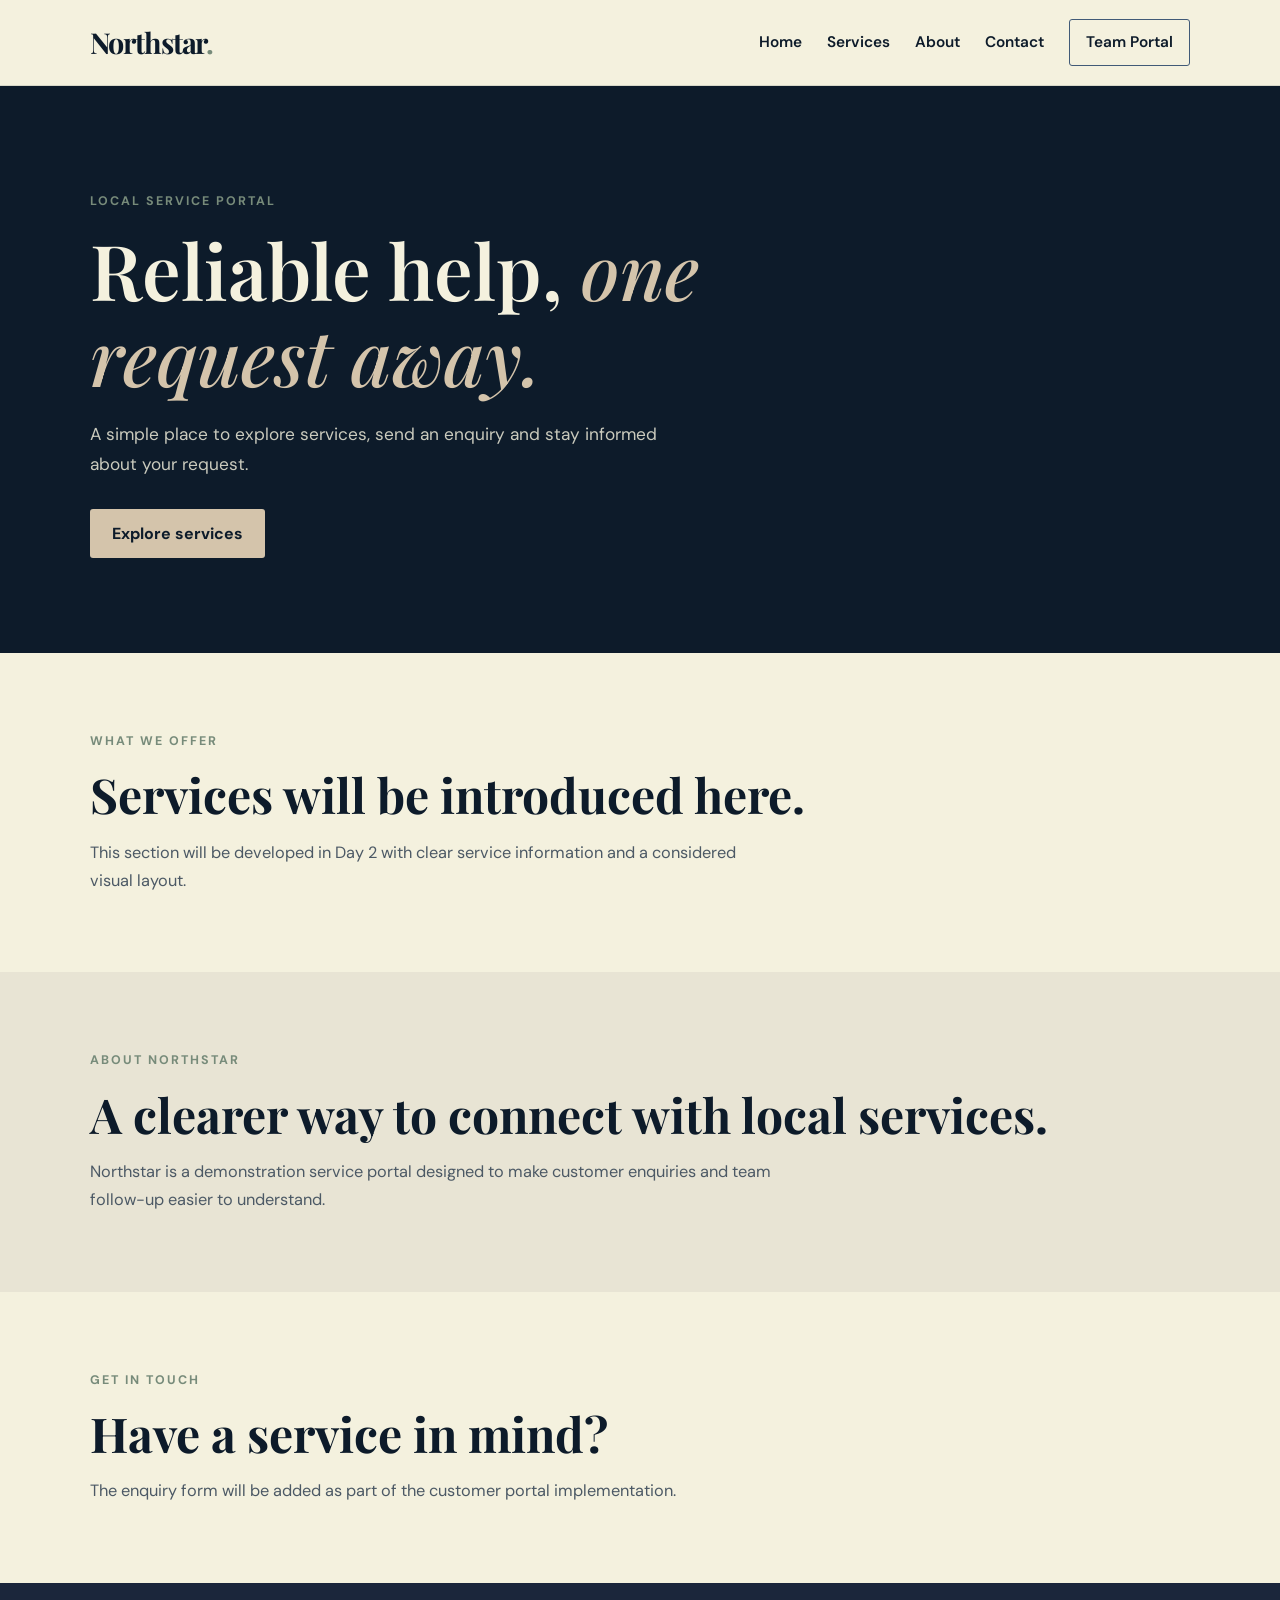
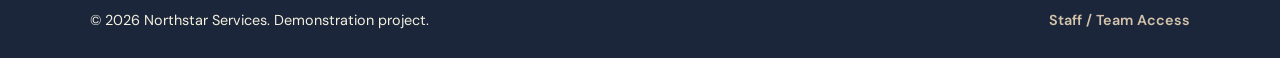
==== index.html @ 4a646332 "Initial project foundation and documentation Set up the initial customer and team portal pages, shar" ====
<!DOCTYPE html>
<html lang="en">
<head>
  <meta charset="UTF-8">
  <meta name="viewport" content="width=device-width, initial-scale=1.0">
  <meta name="description" content="Northstar Services — a simple portal for discovering services and contacting our team.">
  <title>Northstar Services | Local Service Portal</title>
  <link rel="preconnect" href="https://fonts.googleapis.com">
  <link rel="preconnect" href="https://fonts.gstatic.com" crossorigin>
  <link href="https://fonts.googleapis.com/css2?family=DM+Sans:wght@400;500;600;700&family=Playfair+Display:wght@500;600;700&display=swap" rel="stylesheet">
  <link rel="stylesheet" href="styles.css">
  <script src="app.js" defer></script>
</head>
<body>
  <header class="site-header">
    <a class="brand" href="index.html" aria-label="Northstar Services home">Northstar<span>.</span></a>
    <nav class="main-nav" aria-label="Main navigation">
      <a href="#home">Home</a>
      <a href="#services">Services</a>
      <a href="#about">About</a>
      <a href="#contact">Contact</a>
      <a class="team-link" href="admin.html">Team Portal</a>
    </nav>
  </header>

  <main>
    <section class="hero" id="home">
      <p class="eyebrow">LOCAL SERVICE PORTAL</p>
      <h1>Reliable help, <em>one request away.</em></h1>
      <p class="hero-copy">A simple place to explore services, send an enquiry and stay informed about your request.</p>
      <a class="button button-primary" href="#services">Explore services</a>
    </section>

    <section class="section" id="services">
      <p class="eyebrow">WHAT WE OFFER</p>
      <h2>Services will be introduced here.</h2>
      <p class="section-copy">This section will be developed in Day 2 with clear service information and a considered visual layout.</p>
    </section>

    <section class="section section-soft" id="about">
      <p class="eyebrow">ABOUT NORTHSTAR</p>
      <h2>A clearer way to connect with local services.</h2>
      <p class="section-copy">Northstar is a demonstration service portal designed to make customer enquiries and team follow-up easier to understand.</p>
    </section>

    <section class="section" id="contact">
      <p class="eyebrow">GET IN TOUCH</p>
      <h2>Have a service in mind?</h2>
      <p class="section-copy">The enquiry form will be added as part of the customer portal implementation.</p>
    </section>
  </main>

  <footer class="site-footer">
    <p>© <span id="current-year">2026</span> Northstar Services. Demonstration project.</p>
    <a href="admin.html">Staff / Team Access</a>
  </footer>
</body>
</html>
---- styles.css ----
:root {
  --deep-navy: #0D1B2A;
  --midnight-blue: #1B263B;
  --slate-blue: #415A77;
  --sage-green: #778B7A;
  --warm-beige: #D4C4AB;
  --ivory: #F4F1DE;
  --white: #FFFFFF;
  --body-font: 'DM Sans', sans-serif;
  --display-font: 'Playfair Display', serif;
}

* { box-sizing: border-box; }
html { scroll-behavior: smooth; }
body {
  margin: 0;
  background: var(--ivory);
  color: var(--deep-navy);
  font-family: var(--body-font);
  font-size: 16px;
  line-height: 1.7;
}
a { color: inherit; text-decoration: none; }
.site-header {
  min-height: 82px;
  padding: 18px 7%;
  display: flex;
  align-items: center;
  justify-content: space-between;
  gap: 28px;
  background: var(--ivory);
  border-bottom: 1px solid rgba(13, 27, 42, .12);
}
.brand {
  font-family: var(--display-font);
  font-size: 1.8rem;
  font-weight: 700;
  letter-spacing: -.04em;
}
.brand span { color: var(--sage-green); }
.main-nav { display: flex; align-items: center; flex-wrap: wrap; gap: 25px; }
.main-nav a { font-size: .96rem; font-weight: 600; }
.main-nav a:hover { color: var(--slate-blue); }
.team-link { padding: 9px 16px; border: 1px solid var(--slate-blue); border-radius: 3px; }
.hero {
  min-height: 490px;
  padding: 105px 7% 95px;
  display: flex;
  flex-direction: column;
  align-items: flex-start;
  justify-content: center;
  background: var(--deep-navy);
  color: var(--ivory);
}
.eyebrow { margin: 0 0 14px; color: var(--sage-green); font-size: .78rem; font-weight: 700; letter-spacing: .16em; }
.hero h1, .portal-placeholder h1 {
  max-width: 760px;
  margin: 0;
  font-family: var(--display-font);
  font-size: clamp(2.8rem, 6vw, 5.2rem);
  line-height: 1.12;
  font-weight: 600;
}
.hero h1 em { color: var(--warm-beige); font-weight: 500; }
.hero-copy { max-width: 590px; margin: 22px 0 30px; color: rgba(244, 241, 222, .82); font-size: 1.08rem; }
.button { display: inline-flex; align-items: center; justify-content: center; min-height: 48px; padding: 11px 22px; border-radius: 3px; font-weight: 700; }
.button-primary { background: var(--warm-beige); color: var(--deep-navy); }
.button-secondary { border: 1px solid var(--slate-blue); color: var(--deep-navy); }
.section { padding: 78px 7%; }
.section h2 { margin: 0; font-family: var(--display-font); font-size: clamp(2rem, 4vw, 3rem); line-height: 1.2; }
.section-copy { max-width: 690px; margin: 15px 0 0; color: #4c5965; font-size: 1.02rem; }
.section-soft { background: #e8e4d4; }
.portal-placeholder { min-height: 65vh; padding: 110px 7%; }
.portal-placeholder h1 { font-size: clamp(2.8rem, 5vw, 4.4rem); }
.portal-placeholder .section-copy { margin-bottom: 28px; }
.site-footer {
  padding: 25px 7%;
  display: flex;
  justify-content: space-between;
  align-items: center;
  flex-wrap: wrap;
  gap: 12px;
  background: var(--midnight-blue);
  color: var(--ivory);
  font-size: .9rem;
}
.site-footer p { margin: 0; }
.site-footer a { color: var(--warm-beige); font-weight: 600; }
@media (max-width: 760px) {
  .site-header { align-items: flex-start; flex-direction: column; }
  .main-nav { gap: 12px 18px; }
  .hero { min-height: 430px; padding-top: 75px; padding-bottom: 75px; }
  .section { padding-top: 58px; padding-bottom: 58px; }
}
@media (max-width: 430px) {
  .main-nav { flex-direction: column; align-items: flex-start; }
  .hero h1 { font-size: 2.65rem; }
}
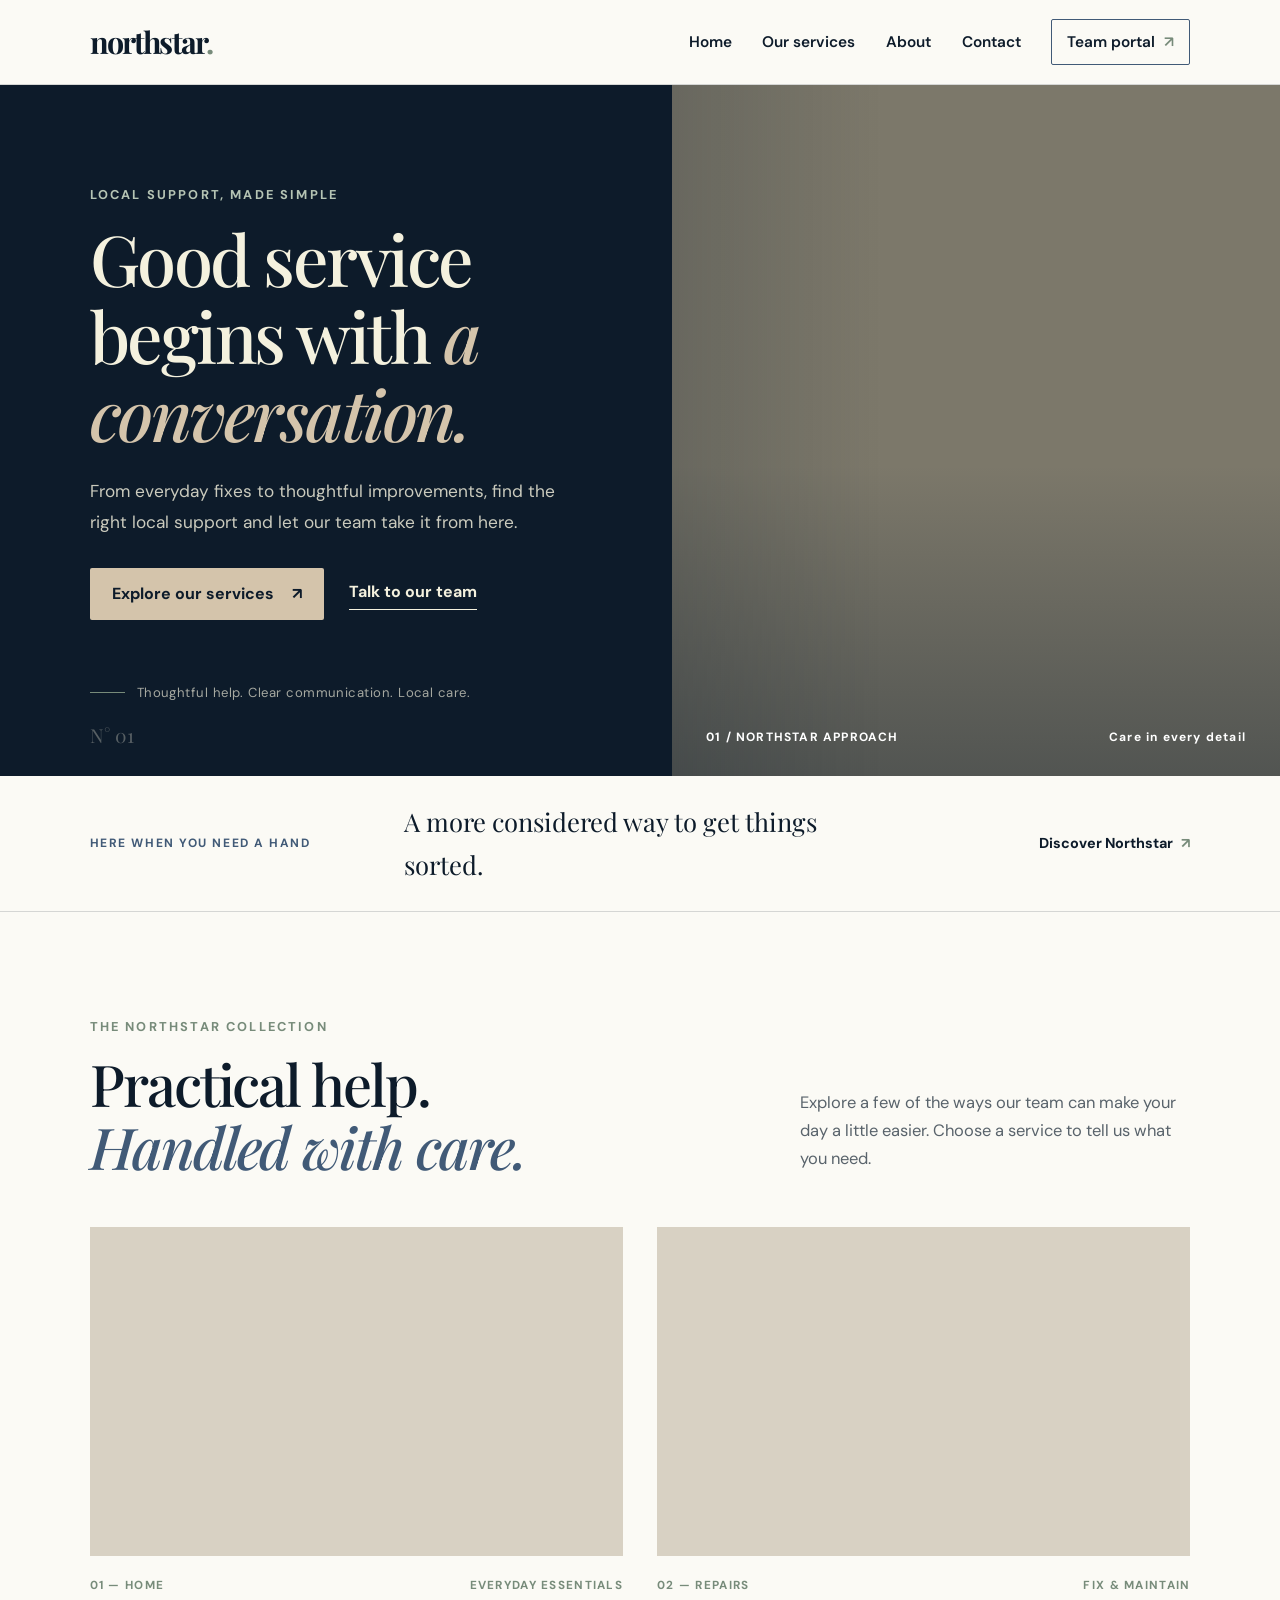
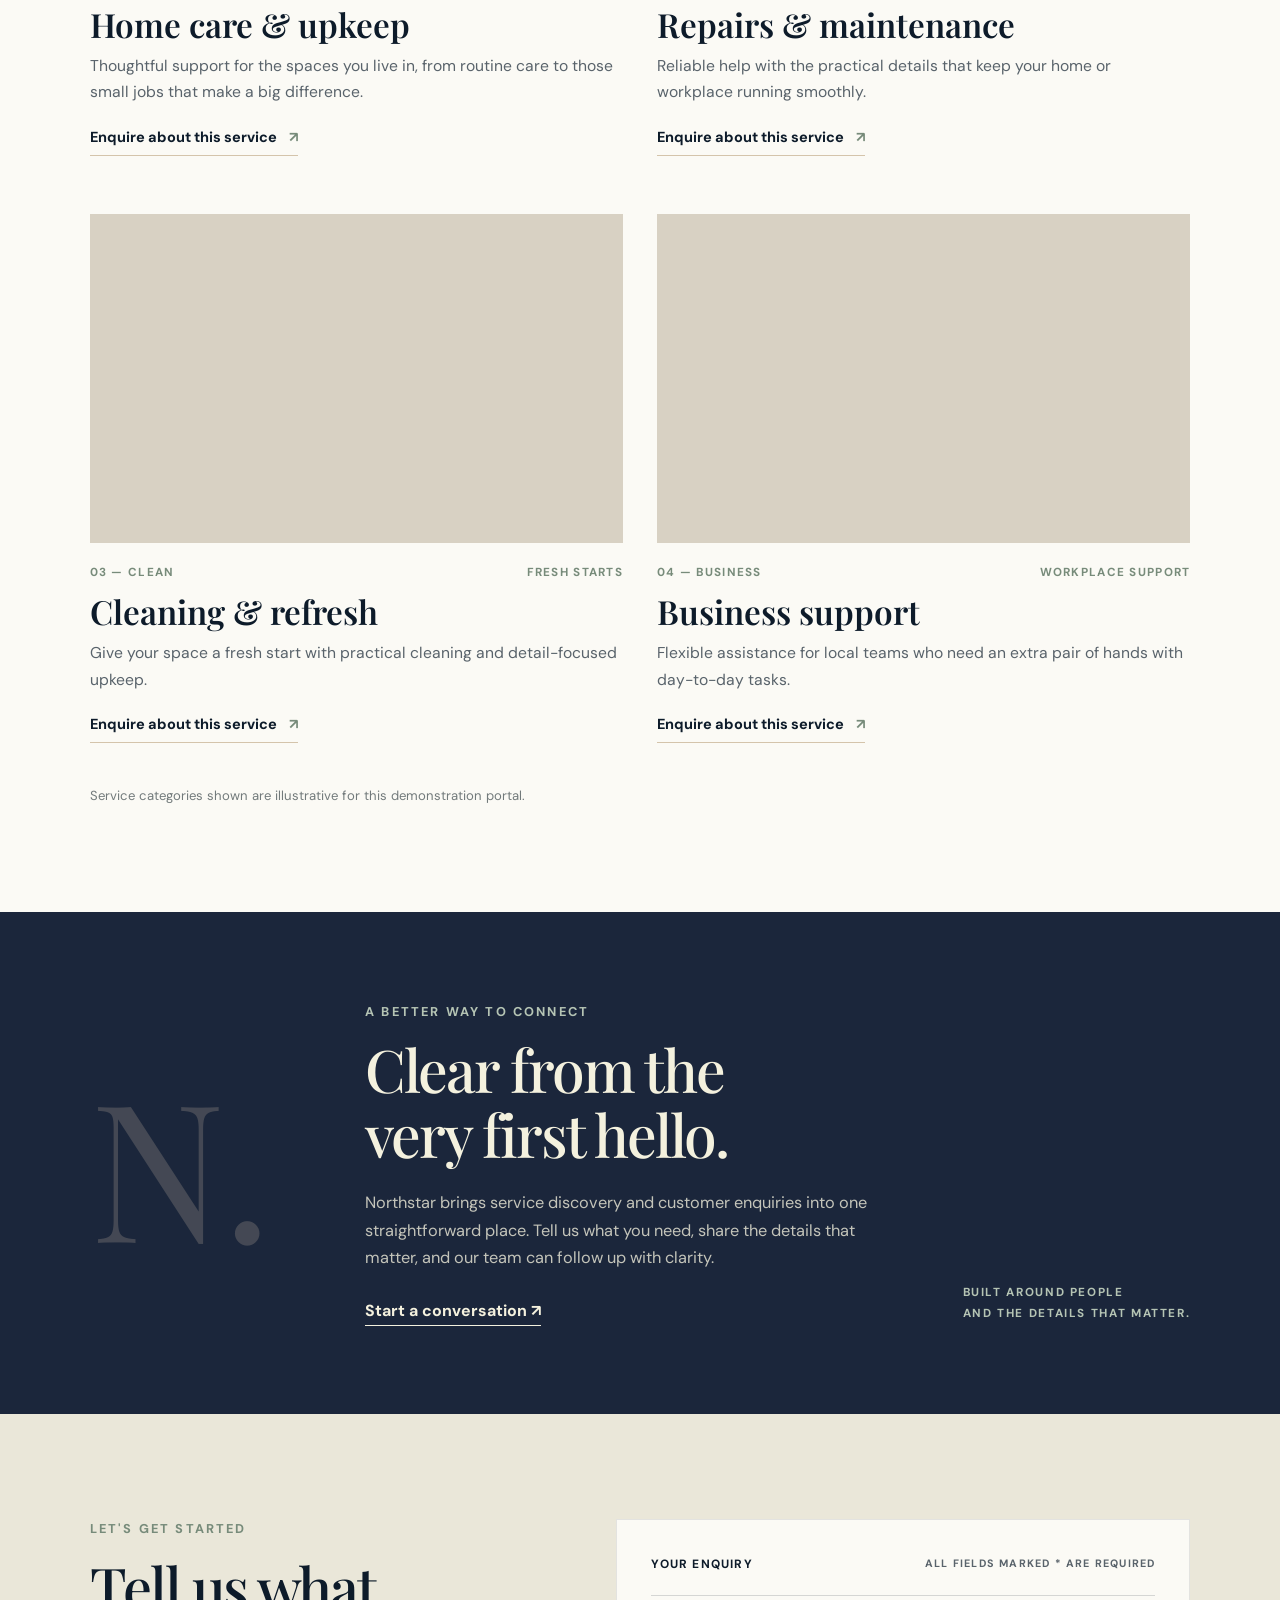
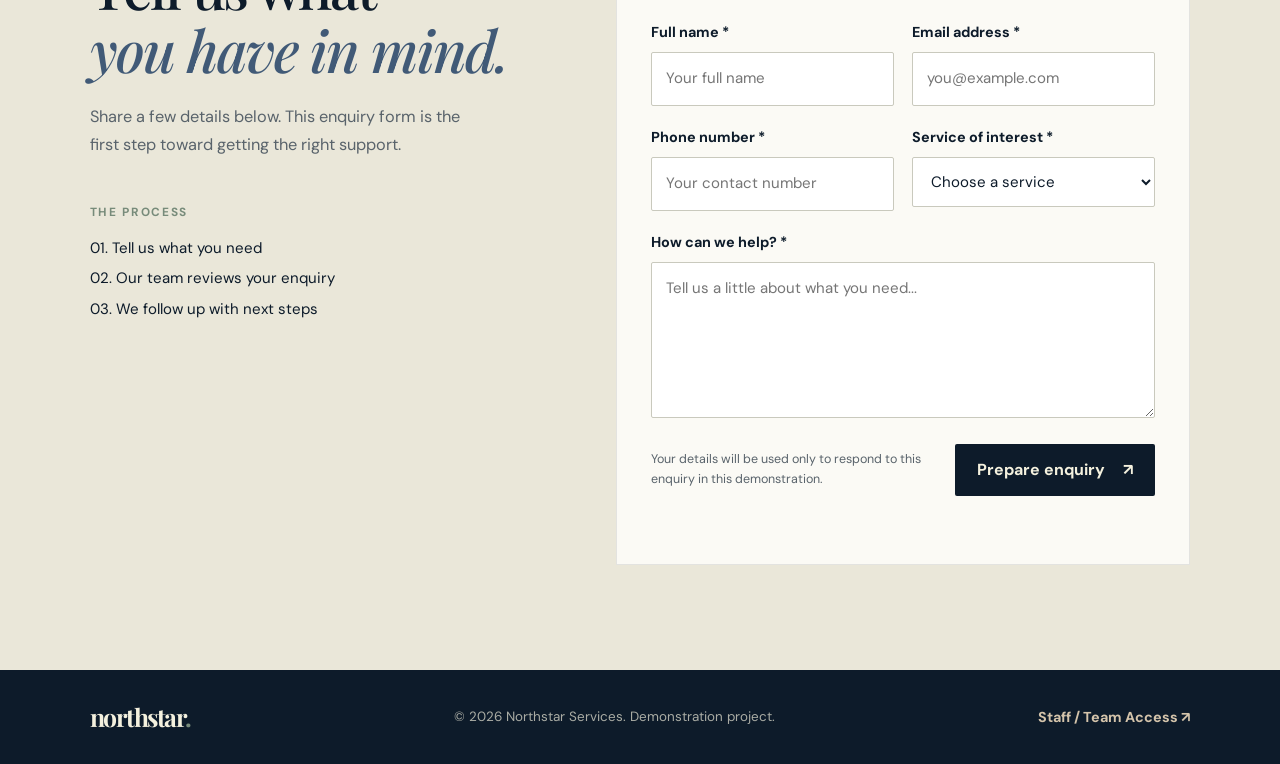
==== commit a81dc625: "Build core customer portal Implemented customer navigation, hero section, image-led service cards, r" ====
--- a/index.html
+++ b/index.html
@@ -1,58 +1,168 @@
 <!DOCTYPE html>
 <html lang="en">
+
 <head>
   <meta charset="UTF-8">
   <meta name="viewport" content="width=device-width, initial-scale=1.0">
-  <meta name="description" content="Northstar Services — a simple portal for discovering services and contacting our team.">
+  <meta name="description" content="Discover dependable local services and get in touch with the Northstar team.">
   <title>Northstar Services | Local Service Portal</title>
   <link rel="preconnect" href="https://fonts.googleapis.com">
   <link rel="preconnect" href="https://fonts.gstatic.com" crossorigin>
-  <link href="https://fonts.googleapis.com/css2?family=DM+Sans:wght@400;500;600;700&family=Playfair+Display:wght@500;600;700&display=swap" rel="stylesheet">
+  <link
+    href="https://fonts.googleapis.com/css2?family=DM+Sans:wght@400;500;600;700&family=Playfair+Display:wght@500;600;700&display=swap"
+    rel="stylesheet">
   <link rel="stylesheet" href="styles.css">
   <script src="app.js" defer></script>
 </head>
+
 <body>
   <header class="site-header">
-    <a class="brand" href="index.html" aria-label="Northstar Services home">Northstar<span>.</span></a>
+    <a class="brand" href="#home" aria-label="Northstar Services home">northstar<span>.</span></a>
     <nav class="main-nav" aria-label="Main navigation">
       <a href="#home">Home</a>
-      <a href="#services">Services</a>
+      <a href="#services">Our services</a>
       <a href="#about">About</a>
       <a href="#contact">Contact</a>
-      <a class="team-link" href="admin.html">Team Portal</a>
+      <a class="team-link" href="admin.html">Team portal <span aria-hidden="true">↗</span></a>
     </nav>
   </header>
 
   <main>
     <section class="hero" id="home">
-      <p class="eyebrow">LOCAL SERVICE PORTAL</p>
-      <h1>Reliable help, <em>one request away.</em></h1>
-      <p class="hero-copy">A simple place to explore services, send an enquiry and stay informed about your request.</p>
-      <a class="button button-primary" href="#services">Explore services</a>
+      <div class="hero-content">
+        <p class="eyebrow light-eyebrow">LOCAL SUPPORT, MADE SIMPLE</p>
+        <h1>Good service begins with <em>a conversation.</em></h1>
+        <p class="hero-copy">From everyday fixes to thoughtful improvements, find the right local support and let our
+          team take it from here.</p>
+        <div class="hero-actions">
+          <a class="button button-primary" href="#services">Explore our services <span aria-hidden="true">↗</span></a>
+          <a class="text-link light-link" href="#contact">Talk to our team</a>
+        </div>
+        <div class="hero-note"><span class="note-line"></span><span>Thoughtful help. Clear communication. Local
+            care.</span></div>
+      </div>
+      <div class="hero-visual" role="img" aria-label="Warm, thoughtfully designed modern home interior">
+        <div class="image-caption"><span>01 / NORTHSTAR APPROACH</span><span>Care in every detail</span></div>
+      </div>
+      <div class="hero-index" aria-hidden="true">N° 01</div>
     </section>
 
-    <section class="section" id="services">
-      <p class="eyebrow">WHAT WE OFFER</p>
-      <h2>Services will be introduced here.</h2>
-      <p class="section-copy">This section will be developed in Day 2 with clear service information and a considered visual layout.</p>
+    <section class="intro-strip" aria-label="Our service promise">
+      <p>HERE WHEN YOU NEED A HAND</p>
+      <p class="intro-message">A more considered way to get things sorted.</p>
+      <a href="#about" aria-label="Learn about Northstar">Discover Northstar <span aria-hidden="true">↗</span></a>
     </section>
 
-    <section class="section section-soft" id="about">
-      <p class="eyebrow">ABOUT NORTHSTAR</p>
-      <h2>A clearer way to connect with local services.</h2>
-      <p class="section-copy">Northstar is a demonstration service portal designed to make customer enquiries and team follow-up easier to understand.</p>
+    <section class="section services-section" id="services">
+      <div class="section-heading">
+        <div>
+          <p class="eyebrow">THE NORTHSTAR COLLECTION</p>
+          <h2>Practical help.<br><em>Handled with care.</em></h2>
+        </div>
+        <p class="section-lead">Explore a few of the ways our team can make your day a little easier. Choose a service
+          to tell us what you need.</p>
+      </div>
+
+      <div class="service-grid">
+        <article class="service-card service-card-large">
+          <a class="service-image image-home" href="#contact" aria-label="Enquire about home care"></a>
+          <div class="service-meta"><span>01 — HOME</span><span>EVERYDAY ESSENTIALS</span></div>
+          <h3>Home care &amp; upkeep</h3>
+          <p>Thoughtful support for the spaces you live in, from routine care to those small jobs that make a big
+            difference.</p>
+          <a class="service-link" href="#contact" data-service="Home care & upkeep">Enquire about this service <span
+              aria-hidden="true">↗</span></a>
+        </article>
+        <article class="service-card">
+          <a class="service-image image-repairs" href="#contact" aria-label="Enquire about repairs and maintenance"></a>
+          <div class="service-meta"><span>02 — REPAIRS</span><span>FIX &amp; MAINTAIN</span></div>
+          <h3>Repairs &amp; maintenance</h3>
+          <p>Reliable help with the practical details that keep your home or workplace running smoothly.</p>
+          <a class="service-link" href="#contact" data-service="Repairs & maintenance">Enquire about this service <span
+              aria-hidden="true">↗</span></a>
+        </article>
+        <article class="service-card">
+          <a class="service-image image-cleaning" href="#contact" aria-label="Enquire about cleaning services"></a>
+          <div class="service-meta"><span>03 — CLEAN</span><span>FRESH STARTS</span></div>
+          <h3>Cleaning &amp; refresh</h3>
+          <p>Give your space a fresh start with practical cleaning and detail-focused upkeep.</p>
+          <a class="service-link" href="#contact" data-service="Cleaning & refresh">Enquire about this service <span
+              aria-hidden="true">↗</span></a>
+        </article>
+        <article class="service-card">
+          <a class="service-image image-business" href="#contact" aria-label="Enquire about business support"></a>
+          <div class="service-meta"><span>04 — BUSINESS</span><span>WORKPLACE SUPPORT</span></div>
+          <h3>Business support</h3>
+          <p>Flexible assistance for local teams who need an extra pair of hands with day-to-day tasks.</p>
+          <a class="service-link" href="#contact" data-service="Business support">Enquire about this service <span
+              aria-hidden="true">↗</span></a>
+        </article>
+      </div>
+      <p class="service-disclaimer">Service categories shown are illustrative for this demonstration portal.</p>
     </section>
 
-    <section class="section" id="contact">
-      <p class="eyebrow">GET IN TOUCH</p>
-      <h2>Have a service in mind?</h2>
-      <p class="section-copy">The enquiry form will be added as part of the customer portal implementation.</p>
+    <section class="about-band" id="about">
+      <div class="about-mark" aria-hidden="true">N.</div>
+      <div class="about-content">
+        <p class="eyebrow light-eyebrow">A BETTER WAY TO CONNECT</p>
+        <h2>Clear from the<br>very first hello.</h2>
+        <p>Northstar brings service discovery and customer enquiries into one straightforward place. Tell us what you
+          need, share the details that matter, and our team can follow up with clarity.</p>
+        <a class="text-link light-link" href="#contact">Start a conversation <span aria-hidden="true">↗</span></a>
+      </div>
+      <div class="about-side-note">BUILT AROUND PEOPLE<br>AND THE DETAILS THAT MATTER.</div>
+    </section>
+
+    <section class="section contact-section" id="contact">
+      <div class="contact-intro">
+        <p class="eyebrow">LET'S GET STARTED</p>
+        <h2>Tell us what<br><em>you have in mind.</em></h2>
+        <p>Share a few details below. This enquiry form is the first step toward getting the right support.</p>
+        <div class="contact-detail"><span class="detail-label">THE PROCESS</span><span>01. Tell us what you need<br>02.
+            Our team reviews your enquiry<br>03. We follow up with next steps</span></div>
+      </div>
+      <form class="enquiry-form" id="enquiry-form">
+        <div class="form-heading"><span>YOUR ENQUIRY</span><span>ALL FIELDS MARKED * ARE REQUIRED</span></div>
+        <div class="form-row">
+          <label>Full name *
+            <input type="text" name="fullName" placeholder="Your full name" required autocomplete="name">
+          </label>
+          <label>Email address *
+            <input type="email" name="email" placeholder="you@example.com" required autocomplete="email">
+          </label>
+        </div>
+        <div class="form-row">
+          <label>Phone number *
+            <input type="tel" name="phone" placeholder="Your contact number" required autocomplete="tel">
+          </label>
+          <label>Service of interest *
+            <select name="service" id="service-select" required>
+              <option value="">Choose a service</option>
+              <option>Home care &amp; upkeep</option>
+              <option>Repairs &amp; maintenance</option>
+              <option>Cleaning &amp; refresh</option>
+              <option>Business support</option>
+              <option>Not sure yet</option>
+            </select>
+          </label>
+        </div>
+        <label>How can we help? *
+          <textarea name="message" rows="5" placeholder="Tell us a little about what you need..." required></textarea>
+        </label>
+        <div class="form-submit-row">
+          <p>Your details will be used only to respond to this enquiry in this demonstration.</p>
+          <button class="button button-dark" type="submit">Prepare enquiry <span aria-hidden="true">↗</span></button>
+        </div>
+        <p class="form-feedback" id="form-feedback" role="status" aria-live="polite"></p>
+      </form>
     </section>
   </main>
 
   <footer class="site-footer">
+    <a class="footer-brand" href="#home">northstar<span>.</span></a>
     <p>© <span id="current-year">2026</span> Northstar Services. Demonstration project.</p>
-    <a href="admin.html">Staff / Team Access</a>
+    <a href="admin.html">Staff / Team Access ↗</a>
   </footer>
 </body>
-</html>
+
+</html>
--- a/styles.css
+++ b/styles.css
@@ -5,94 +5,141 @@
   --sage-green: #778B7A;
   --warm-beige: #D4C4AB;
   --ivory: #F4F1DE;
+  --paper: #FBFAF5;
   --white: #FFFFFF;
+  --ink-muted: #59636B;
+  --line: rgba(13, 27, 42, .16);
   --body-font: 'DM Sans', sans-serif;
-  --display-font: 'Playfair Display', serif;
+  --display-font: 'Playfair Display', Georgia, serif;
 }
-
 * { box-sizing: border-box; }
-html { scroll-behavior: smooth; }
-body {
-  margin: 0;
-  background: var(--ivory);
-  color: var(--deep-navy);
-  font-family: var(--body-font);
-  font-size: 16px;
-  line-height: 1.7;
+html { scroll-behavior: smooth; scroll-padding-top: 90px; }
+body { margin: 0; background: var(--paper); color: var(--deep-navy); font-family: var(--body-font); font-size: 16px; line-height: 1.7; }
+a { color: inherit; text-decoration: none; }
+button, input, select, textarea { font: inherit; }
+.site-header { min-height: 82px; padding: 16px 7%; display: flex; align-items: center; justify-content: space-between; gap: 28px; background: var(--paper); border-bottom: 1px solid var(--line); position: relative; z-index: 5; }
+.brand, .footer-brand { font-family: var(--display-font); font-size: 1.9rem; font-weight: 700; letter-spacing: -.06em; }
+.brand span, .footer-brand span { color: var(--sage-green); }
+.main-nav { display: flex; align-items: center; flex-wrap: wrap; gap: clamp(14px, 2.4vw, 32px); }
+.main-nav a { font-size: .96rem; font-weight: 600; transition: color .2s ease; }
+.main-nav a:hover { color: var(--sage-green); }
+.main-nav .team-link { padding: 9px 15px; border: 1px solid var(--slate-blue); border-radius: 2px; }
+.team-link span { margin-left: 5px; color: var(--sage-green); }
+.hero { min-height: 620px; display: grid; grid-template-columns: 1.05fr .95fr; position: relative; background: var(--deep-navy); color: var(--ivory); overflow: hidden; }
+.hero-content { padding: 100px 6vw 72px 7vw; display: flex; flex-direction: column; align-items: flex-start; justify-content: center; position: relative; z-index: 1; }
+.eyebrow { margin: 0 0 16px; color: var(--sage-green); font-size: .8rem; font-weight: 700; letter-spacing: .17em; line-height: 1.5; }
+.light-eyebrow { color: #B5C4B4; }
+.hero h1, .section h2, .about-content h2, .contact-intro h2 { margin: 0; font-family: var(--display-font); font-weight: 500; letter-spacing: -.035em; line-height: 1.1; }
+.hero h1 { max-width: 650px; font-size: clamp(3.2rem, 5.5vw, 5.5rem); }
+.hero h1 em, .section h2 em, .contact-intro h2 em { color: var(--warm-beige); font-weight: 500; }
+.hero-copy { max-width: 510px; margin: 24px 0 30px; color: rgba(244,241,222,.82); font-size: 1.08rem; line-height: 1.8; }
+.hero-actions { display: flex; align-items: center; flex-wrap: wrap; gap: 25px; }
+.button { min-height: 50px; padding: 12px 22px; border: 0; border-radius: 2px; display: inline-flex; align-items: center; justify-content: center; gap: 18px; font-weight: 700; cursor: pointer; transition: transform .2s ease, background .2s ease; }
+.button:hover { transform: translateY(-2px); }
+.button-primary { background: var(--warm-beige); color: var(--deep-navy); }
+.button-primary:hover { background: var(--ivory); }
+.text-link { font-weight: 700; border-bottom: 1px solid currentColor; padding-bottom: 4px; }
+.light-link { color: var(--ivory); }
+.hero-note { display: flex; align-items: center; gap: 12px; margin-top: 62px; color: rgba(244,241,222,.66); font-size: .82rem; letter-spacing: .035em; }
+.note-line { width: 35px; height: 1px; background: var(--sage-green); }
+.hero-visual { min-height: 620px; position: relative; background: #7c786a url('https://images.unsplash.com/photo-1600210492486-724fe5c67fb0?auto=format&fit=crop&w=1400&q=85') center/cover no-repeat; }
+.hero-visual::after { content: ""; position: absolute; inset: 0; background: linear-gradient(90deg, rgba(13,27,42,.18), transparent 35%), linear-gradient(0deg, rgba(13,27,42,.38), transparent 45%); }
+.image-caption { position: absolute; z-index: 1; left: 34px; right: 34px; bottom: 28px; display: flex; justify-content: space-between; gap: 12px; color: white; font-size: .75rem; font-weight: 700; letter-spacing: .1em; }
+.hero-index { position: absolute; bottom: 24px; left: 7%; color: rgba(244,241,222,.32); font-family: var(--display-font); font-size: 1.2rem; }
+.intro-strip { min-height: 112px; padding: 24px 7%; display: grid; grid-template-columns: 1fr 1.6fr 1fr; align-items: center; gap: 20px; border-bottom: 1px solid var(--line); }
+.intro-strip p { margin: 0; }
+.intro-strip > p:first-child { color: var(--slate-blue); font-size: .75rem; font-weight: 700; letter-spacing: .13em; }
+.intro-message { font-family: var(--display-font); font-size: clamp(1.25rem, 2vw, 1.7rem); }
+.intro-strip a { justify-self: end; font-size: .9rem; font-weight: 700; }
+.intro-strip a span { color: var(--sage-green); margin-left: 5px; }
+.section { padding: 105px 7%; }
+.services-section { background: var(--paper); }
+.section-heading { display: flex; align-items: end; justify-content: space-between; gap: 45px; margin-bottom: 48px; }
+.section h2, .contact-intro h2 { font-size: clamp(2.7rem, 4.5vw, 4.5rem); }
+.section h2 em, .contact-intro h2 em { color: var(--slate-blue); }
+.section-lead { max-width: 390px; margin: 0 0 6px; color: var(--ink-muted); font-size: 1.03rem; }
+.service-grid { display: grid; grid-template-columns: repeat(2, minmax(0, 1fr)); column-gap: 34px; row-gap: 58px; }
+.service-card { min-width: 0; }
+.service-image { display: block; width: 100%; aspect-ratio: 1.62 / 1; margin-bottom: 20px; background-color: #d8d1c3; background-position: center; background-size: cover; overflow: hidden; transition: filter .25s ease; }
+.service-image:hover { filter: saturate(1.08); }
+.image-home { background-image: url('https://images.unsplash.com/photo-1600210492486-724fe5c67fb0?auto=format&fit=crop&w=1100&q=85'); }
+.image-repairs { background-image: url('https://images.unsplash.com/photo-1621905251918-48416bd8575a?auto=format&fit=crop&w=1100&q=85'); }
+.image-cleaning { background-image: url('https://images.unsplash.com/photo-1581578731548-c64695cc6952?auto=format&fit=crop&w=1100&q=85'); }
+.image-business { background-image: url('https://images.unsplash.com/photo-1497366754035-f200968a6e72?auto=format&fit=crop&w=1100&q=85'); }
+.service-meta { display: flex; justify-content: space-between; gap: 12px; color: var(--sage-green); font-size: .73rem; font-weight: 700; letter-spacing: .11em; }
+.service-card h3 { margin: 9px 0 8px; font-family: var(--display-font); font-size: clamp(1.65rem, 2.6vw, 2.15rem); font-weight: 600; line-height: 1.2; }
+.service-card p { max-width: 550px; margin: 0 0 17px; color: var(--ink-muted); font-size: .98rem; }
+.service-link { display: inline-flex; align-items: center; gap: 12px; padding-bottom: 4px; border-bottom: 1px solid var(--warm-beige); font-size: .91rem; font-weight: 700; }
+.service-link span { color: var(--sage-green); transition: transform .2s ease; }
+.service-link:hover span { transform: translate(3px, -3px); }
+.service-disclaimer { margin: 42px 0 0; color: #727a7b; font-size: .82rem; }
+.about-band { padding: 90px 7%; display: grid; grid-template-columns: .7fr 1.5fr .8fr; align-items: center; gap: 35px; background: var(--midnight-blue); color: var(--ivory); }
+.about-mark { color: rgba(212,196,171,.22); font-family: var(--display-font); font-size: clamp(7rem, 15vw, 13rem); line-height: .8; }
+.about-content { max-width: 620px; }
+.about-content h2 { font-size: clamp(2.8rem, 4.6vw, 4.6rem); }
+.about-content > p:not(.eyebrow) { max-width: 540px; margin: 22px 0 25px; color: rgba(244,241,222,.78); font-size: 1.02rem; }
+.about-side-note { justify-self: end; align-self: end; color: #B5C4B4; font-size: .73rem; font-weight: 700; letter-spacing: .14em; line-height: 1.8; }
+.contact-section { display: grid; grid-template-columns: .85fr 1.15fr; gap: clamp(45px, 8vw, 120px); background: #EAE7D9; }
+.contact-intro > p:not(.eyebrow) { max-width: 390px; margin: 22px 0; color: var(--ink-muted); font-size: 1.02rem; }
+.contact-detail { display: flex; flex-direction: column; gap: 9px; margin-top: 42px; font-size: .94rem; line-height: 2; }
+.detail-label { color: var(--sage-green); font-size: .74rem; font-weight: 700; letter-spacing: .14em; }
+.enquiry-form { padding: 34px; background: var(--paper); border: 1px solid rgba(13,27,42,.1); }
+.form-heading { display: flex; justify-content: space-between; gap: 12px; padding-bottom: 20px; margin-bottom: 24px; border-bottom: 1px solid var(--line); font-size: .75rem; font-weight: 700; letter-spacing: .1em; }
+.form-heading span:last-child { color: var(--ink-muted); font-size: .67rem; text-align: right; }
+.form-row { display: grid; grid-template-columns: 1fr 1fr; gap: 18px; }
+.enquiry-form label { display: block; margin-bottom: 19px; font-size: .9rem; font-weight: 700; }
+.enquiry-form input, .enquiry-form select, .enquiry-form textarea { width: 100%; margin-top: 8px; padding: 13px 14px; border: 1px solid #c9c9bd; border-radius: 2px; outline: none; background: white; color: var(--deep-navy); font-size: .94rem; font-weight: 400; }
+.enquiry-form input:focus, .enquiry-form select:focus, .enquiry-form textarea:focus { border-color: var(--slate-blue); box-shadow: 0 0 0 3px rgba(65,90,119,.12); }
+.enquiry-form textarea { resize: vertical; min-height: 125px; }
+.form-submit-row { display: flex; align-items: center; justify-content: space-between; gap: 20px; }
+.form-submit-row p { max-width: 290px; margin: 0; color: var(--ink-muted); font-size: .78rem; line-height: 1.6; }
+.button-dark { background: var(--deep-navy); color: var(--ivory); white-space: nowrap; }
+.button-dark:hover { background: var(--slate-blue); }
+.form-feedback { min-height: 1.5em; margin: 14px 0 0; color: var(--slate-blue); font-size: .86rem; }
+.site-footer { padding: 26px 7%; display: flex; justify-content: space-between; align-items: center; flex-wrap: wrap; gap: 15px; background: var(--deep-navy); color: var(--ivory); }
+.footer-brand { font-size: 1.55rem; }
+.site-footer p { margin: 0; color: rgba(244,241,222,.68); font-size: .84rem; }
+.site-footer > a:last-child { color: var(--warm-beige); font-size: .9rem; font-weight: 700; }
+@media (max-width: 900px) {
+  .hero { grid-template-columns: 1fr .8fr; }
+  .hero-content { padding-left: 6%; }
+  .intro-strip { grid-template-columns: 1fr 1.4fr; }
+  .intro-strip a { grid-column: 2; justify-self: start; }
+  .about-band { grid-template-columns: .5fr 1.5fr; }
+  .about-side-note { grid-column: 2; justify-self: start; }
+  .contact-section { gap: 40px; }
 }
-a { color: inherit; text-decoration: none; }
-.site-header {
-  min-height: 82px;
-  padding: 18px 7%;
-  display: flex;
-  align-items: center;
-  justify-content: space-between;
-  gap: 28px;
-  background: var(--ivory);
-  border-bottom: 1px solid rgba(13, 27, 42, .12);
+@media (max-width: 700px) {
+  .site-header { align-items: flex-start; flex-direction: column; padding: 15px 6%; }
+  .main-nav { width: 100%; gap: 10px 18px; }
+  .main-nav a { font-size: .88rem; }
+  .hero { grid-template-columns: 1fr; }
+  .hero-content { min-height: 500px; padding: 75px 7% 60px; }
+  .hero-visual { min-height: 300px; }
+  .hero-index { display: none; }
+  .intro-strip { grid-template-columns: 1fr; gap: 8px; padding: 25px 7%; }
+  .intro-strip a { grid-column: 1; }
+  .section { padding: 72px 7%; }
+  .section-heading { align-items: flex-start; flex-direction: column; gap: 18px; }
+  .service-grid { column-gap: 20px; row-gap: 42px; }
+  .about-band { grid-template-columns: 1fr; padding: 70px 7%; }
+  .about-mark { font-size: 6rem; }
+  .about-side-note { grid-column: 1; }
+  .contact-section { grid-template-columns: 1fr; }
 }
-.brand {
-  font-family: var(--display-font);
-  font-size: 1.8rem;
-  font-weight: 700;
-  letter-spacing: -.04em;
+@media (max-width: 480px) {
+  .main-nav { gap: 8px 14px; }
+  .main-nav .team-link { padding: 6px 9px; }
+  .hero h1 { font-size: 3rem; }
+  .hero-content { min-height: 470px; }
+  .hero-actions { align-items: flex-start; flex-direction: column; gap: 18px; }
+  .hero-note { margin-top: 40px; font-size: .75rem; }
+  .service-grid { grid-template-columns: 1fr; }
+  .service-image { aspect-ratio: 1.5 / 1; }
+  .form-row { grid-template-columns: 1fr; gap: 0; }
+  .enquiry-form { padding: 22px 18px; }
+  .form-heading { flex-direction: column; }
+  .form-heading span:last-child { text-align: left; }
+  .form-submit-row { align-items: flex-start; flex-direction: column; }
+  .site-footer { align-items: flex-start; flex-direction: column; }
 }
-.brand span { color: var(--sage-green); }
-.main-nav { display: flex; align-items: center; flex-wrap: wrap; gap: 25px; }
-.main-nav a { font-size: .96rem; font-weight: 600; }
-.main-nav a:hover { color: var(--slate-blue); }
-.team-link { padding: 9px 16px; border: 1px solid var(--slate-blue); border-radius: 3px; }
-.hero {
-  min-height: 490px;
-  padding: 105px 7% 95px;
-  display: flex;
-  flex-direction: column;
-  align-items: flex-start;
-  justify-content: center;
-  background: var(--deep-navy);
-  color: var(--ivory);
-}
-.eyebrow { margin: 0 0 14px; color: var(--sage-green); font-size: .78rem; font-weight: 700; letter-spacing: .16em; }
-.hero h1, .portal-placeholder h1 {
-  max-width: 760px;
-  margin: 0;
-  font-family: var(--display-font);
-  font-size: clamp(2.8rem, 6vw, 5.2rem);
-  line-height: 1.12;
-  font-weight: 600;
-}
-.hero h1 em { color: var(--warm-beige); font-weight: 500; }
-.hero-copy { max-width: 590px; margin: 22px 0 30px; color: rgba(244, 241, 222, .82); font-size: 1.08rem; }
-.button { display: inline-flex; align-items: center; justify-content: center; min-height: 48px; padding: 11px 22px; border-radius: 3px; font-weight: 700; }
-.button-primary { background: var(--warm-beige); color: var(--deep-navy); }
-.button-secondary { border: 1px solid var(--slate-blue); color: var(--deep-navy); }
-.section { padding: 78px 7%; }
-.section h2 { margin: 0; font-family: var(--display-font); font-size: clamp(2rem, 4vw, 3rem); line-height: 1.2; }
-.section-copy { max-width: 690px; margin: 15px 0 0; color: #4c5965; font-size: 1.02rem; }
-.section-soft { background: #e8e4d4; }
-.portal-placeholder { min-height: 65vh; padding: 110px 7%; }
-.portal-placeholder h1 { font-size: clamp(2.8rem, 5vw, 4.4rem); }
-.portal-placeholder .section-copy { margin-bottom: 28px; }
-.site-footer {
-  padding: 25px 7%;
-  display: flex;
-  justify-content: space-between;
-  align-items: center;
-  flex-wrap: wrap;
-  gap: 12px;
-  background: var(--midnight-blue);
-  color: var(--ivory);
-  font-size: .9rem;
-}
-.site-footer p { margin: 0; }
-.site-footer a { color: var(--warm-beige); font-weight: 600; }
-@media (max-width: 760px) {
-  .site-header { align-items: flex-start; flex-direction: column; }
-  .main-nav { gap: 12px 18px; }
-  .hero { min-height: 430px; padding-top: 75px; padding-bottom: 75px; }
-  .section { padding-top: 58px; padding-bottom: 58px; }
-}
-@media (max-width: 430px) {
-  .main-nav { flex-direction: column; align-items: flex-start; }
-  .hero h1 { font-size: 2.65rem; }
-}
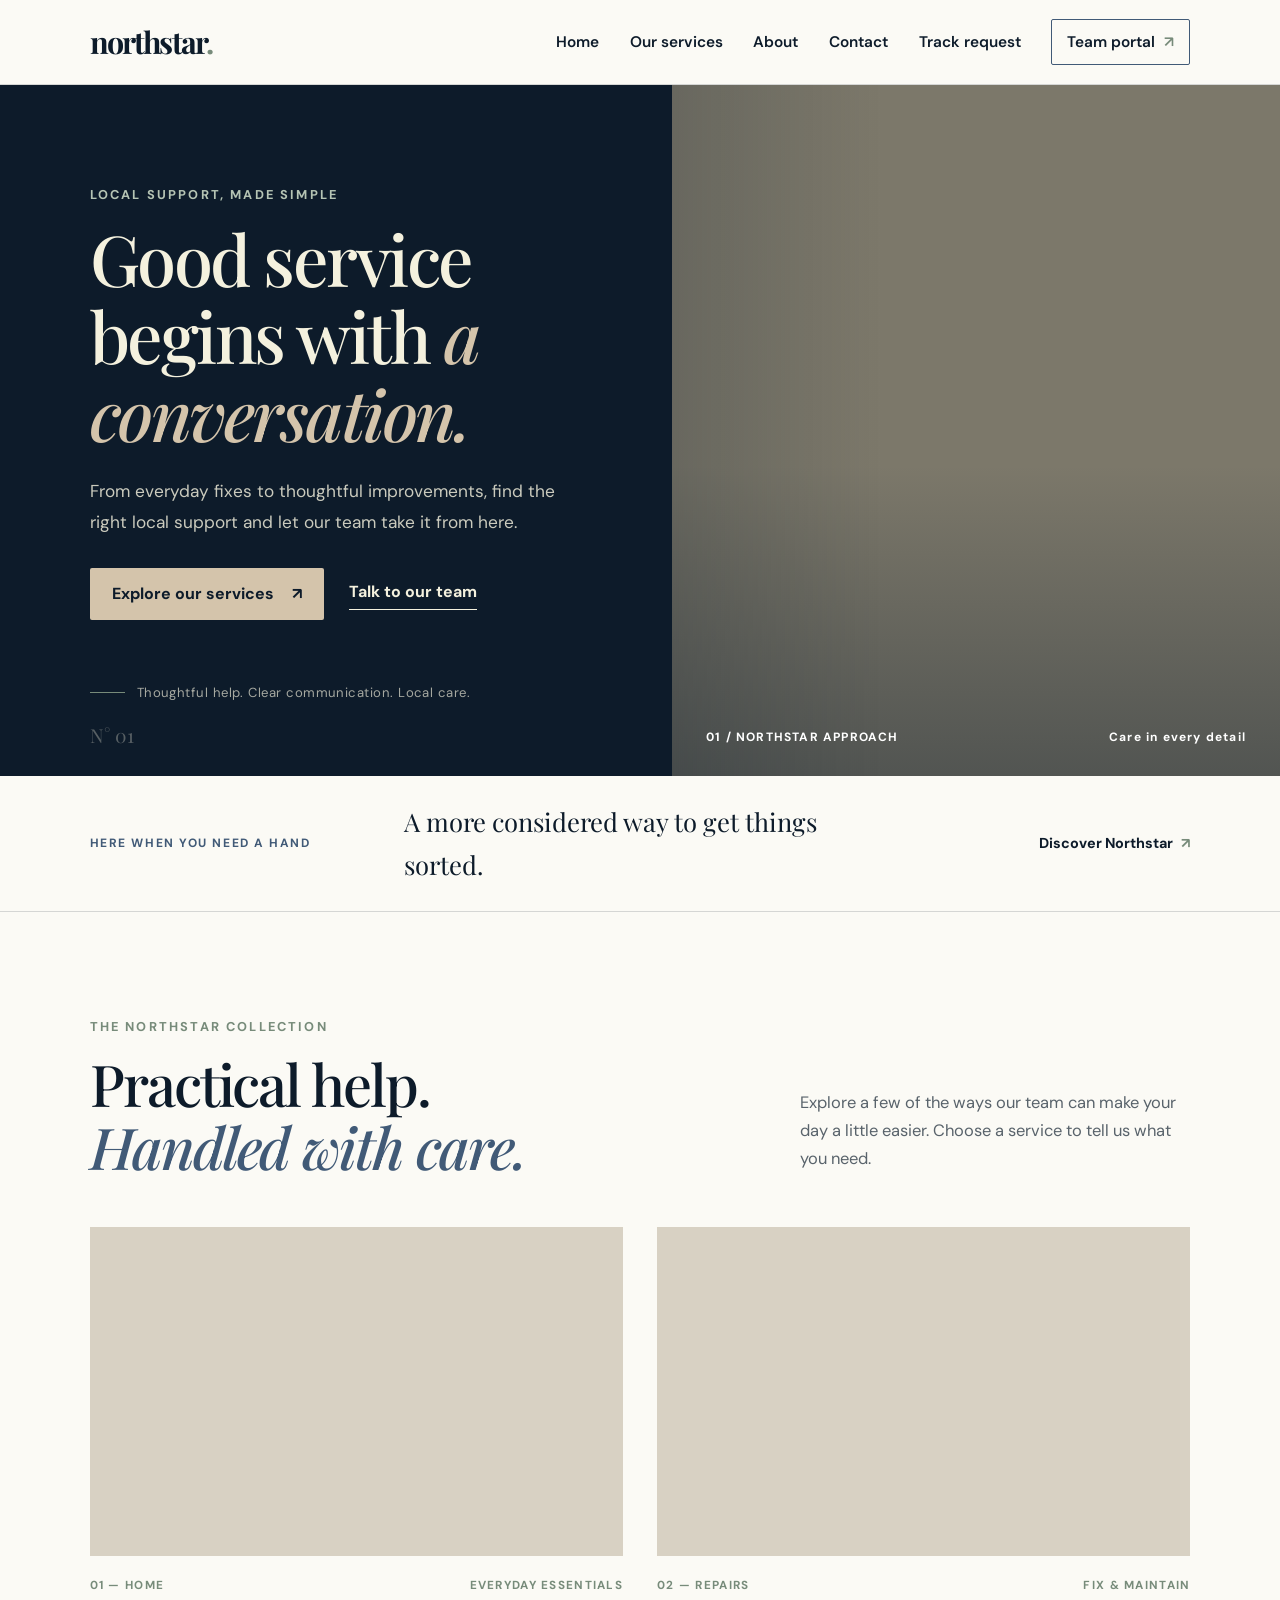
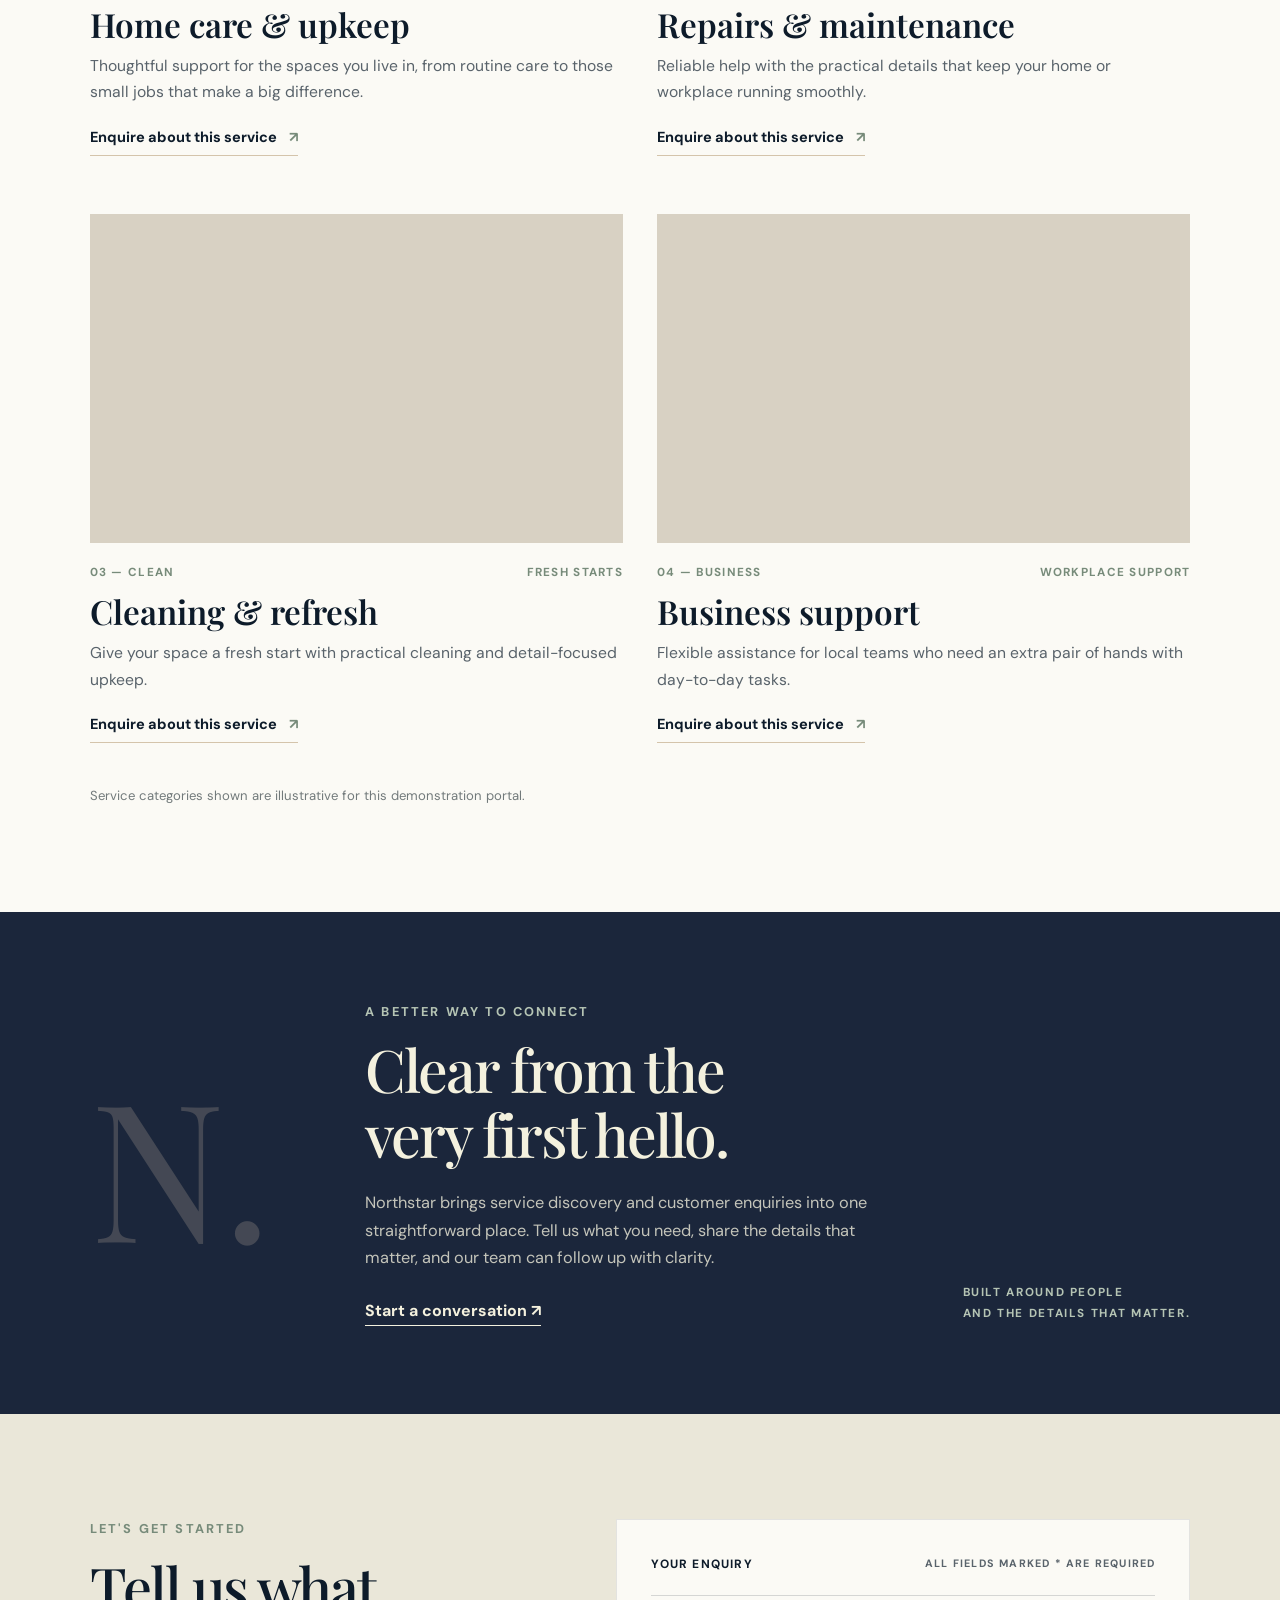
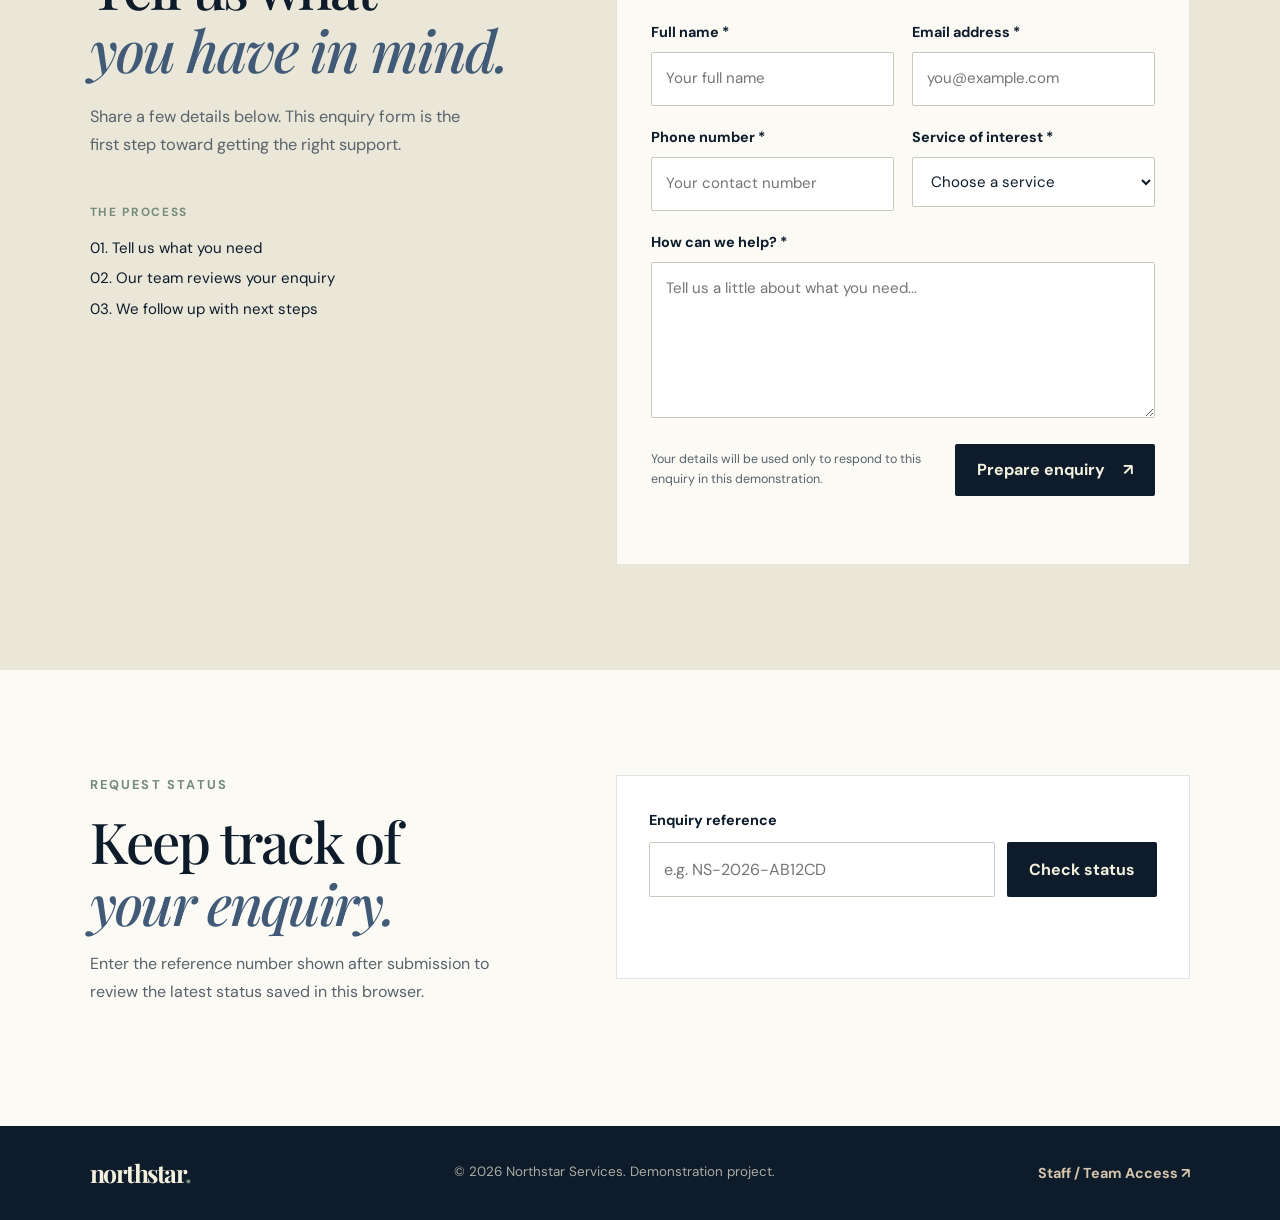
==== commit 7d7a4834: "Team Dashboard Demo login, request overview, search, filters and status management." ====
--- a/index.html
+++ b/index.html
@@ -1,6 +1,5 @@
 <!DOCTYPE html>
 <html lang="en">
-
 <head>
   <meta charset="UTF-8">
   <meta name="viewport" content="width=device-width, initial-scale=1.0">
@@ -8,13 +7,10 @@
   <title>Northstar Services | Local Service Portal</title>
   <link rel="preconnect" href="https://fonts.googleapis.com">
   <link rel="preconnect" href="https://fonts.gstatic.com" crossorigin>
-  <link
-    href="https://fonts.googleapis.com/css2?family=DM+Sans:wght@400;500;600;700&family=Playfair+Display:wght@500;600;700&display=swap"
-    rel="stylesheet">
+  <link href="https://fonts.googleapis.com/css2?family=DM+Sans:wght@400;500;600;700&family=Playfair+Display:wght@500;600;700&display=swap" rel="stylesheet">
   <link rel="stylesheet" href="styles.css">
   <script src="app.js" defer></script>
 </head>
-
 <body>
   <header class="site-header">
     <a class="brand" href="#home" aria-label="Northstar Services home">northstar<span>.</span></a>
@@ -23,6 +19,7 @@
       <a href="#services">Our services</a>
       <a href="#about">About</a>
       <a href="#contact">Contact</a>
+      <a href="#track-request">Track request</a>
       <a class="team-link" href="admin.html">Team portal <span aria-hidden="true">↗</span></a>
     </nav>
   </header>
@@ -32,14 +29,12 @@
       <div class="hero-content">
         <p class="eyebrow light-eyebrow">LOCAL SUPPORT, MADE SIMPLE</p>
         <h1>Good service begins with <em>a conversation.</em></h1>
-        <p class="hero-copy">From everyday fixes to thoughtful improvements, find the right local support and let our
-          team take it from here.</p>
+        <p class="hero-copy">From everyday fixes to thoughtful improvements, find the right local support and let our team take it from here.</p>
         <div class="hero-actions">
           <a class="button button-primary" href="#services">Explore our services <span aria-hidden="true">↗</span></a>
           <a class="text-link light-link" href="#contact">Talk to our team</a>
         </div>
-        <div class="hero-note"><span class="note-line"></span><span>Thoughtful help. Clear communication. Local
-            care.</span></div>
+        <div class="hero-note"><span class="note-line"></span><span>Thoughtful help. Clear communication. Local care.</span></div>
       </div>
       <div class="hero-visual" role="img" aria-label="Warm, thoughtfully designed modern home interior">
         <div class="image-caption"><span>01 / NORTHSTAR APPROACH</span><span>Care in every detail</span></div>
@@ -59,8 +54,7 @@
           <p class="eyebrow">THE NORTHSTAR COLLECTION</p>
           <h2>Practical help.<br><em>Handled with care.</em></h2>
         </div>
-        <p class="section-lead">Explore a few of the ways our team can make your day a little easier. Choose a service
-          to tell us what you need.</p>
+        <p class="section-lead">Explore a few of the ways our team can make your day a little easier. Choose a service to tell us what you need.</p>
       </div>
 
       <div class="service-grid">
@@ -68,34 +62,29 @@
           <a class="service-image image-home" href="#contact" aria-label="Enquire about home care"></a>
           <div class="service-meta"><span>01 — HOME</span><span>EVERYDAY ESSENTIALS</span></div>
           <h3>Home care &amp; upkeep</h3>
-          <p>Thoughtful support for the spaces you live in, from routine care to those small jobs that make a big
-            difference.</p>
-          <a class="service-link" href="#contact" data-service="Home care & upkeep">Enquire about this service <span
-              aria-hidden="true">↗</span></a>
+          <p>Thoughtful support for the spaces you live in, from routine care to those small jobs that make a big difference.</p>
+          <a class="service-link" href="#contact" data-service="Home care & upkeep">Enquire about this service <span aria-hidden="true">↗</span></a>
         </article>
         <article class="service-card">
           <a class="service-image image-repairs" href="#contact" aria-label="Enquire about repairs and maintenance"></a>
           <div class="service-meta"><span>02 — REPAIRS</span><span>FIX &amp; MAINTAIN</span></div>
           <h3>Repairs &amp; maintenance</h3>
           <p>Reliable help with the practical details that keep your home or workplace running smoothly.</p>
-          <a class="service-link" href="#contact" data-service="Repairs & maintenance">Enquire about this service <span
-              aria-hidden="true">↗</span></a>
+          <a class="service-link" href="#contact" data-service="Repairs & maintenance">Enquire about this service <span aria-hidden="true">↗</span></a>
         </article>
         <article class="service-card">
           <a class="service-image image-cleaning" href="#contact" aria-label="Enquire about cleaning services"></a>
           <div class="service-meta"><span>03 — CLEAN</span><span>FRESH STARTS</span></div>
           <h3>Cleaning &amp; refresh</h3>
           <p>Give your space a fresh start with practical cleaning and detail-focused upkeep.</p>
-          <a class="service-link" href="#contact" data-service="Cleaning & refresh">Enquire about this service <span
-              aria-hidden="true">↗</span></a>
+          <a class="service-link" href="#contact" data-service="Cleaning & refresh">Enquire about this service <span aria-hidden="true">↗</span></a>
         </article>
         <article class="service-card">
           <a class="service-image image-business" href="#contact" aria-label="Enquire about business support"></a>
           <div class="service-meta"><span>04 — BUSINESS</span><span>WORKPLACE SUPPORT</span></div>
           <h3>Business support</h3>
           <p>Flexible assistance for local teams who need an extra pair of hands with day-to-day tasks.</p>
-          <a class="service-link" href="#contact" data-service="Business support">Enquire about this service <span
-              aria-hidden="true">↗</span></a>
+          <a class="service-link" href="#contact" data-service="Business support">Enquire about this service <span aria-hidden="true">↗</span></a>
         </article>
       </div>
       <p class="service-disclaimer">Service categories shown are illustrative for this demonstration portal.</p>
@@ -106,8 +95,7 @@
       <div class="about-content">
         <p class="eyebrow light-eyebrow">A BETTER WAY TO CONNECT</p>
         <h2>Clear from the<br>very first hello.</h2>
-        <p>Northstar brings service discovery and customer enquiries into one straightforward place. Tell us what you
-          need, share the details that matter, and our team can follow up with clarity.</p>
+        <p>Northstar brings service discovery and customer enquiries into one straightforward place. Tell us what you need, share the details that matter, and our team can follow up with clarity.</p>
         <a class="text-link light-link" href="#contact">Start a conversation <span aria-hidden="true">↗</span></a>
       </div>
       <div class="about-side-note">BUILT AROUND PEOPLE<br>AND THE DETAILS THAT MATTER.</div>
@@ -118,8 +106,7 @@
         <p class="eyebrow">LET'S GET STARTED</p>
         <h2>Tell us what<br><em>you have in mind.</em></h2>
         <p>Share a few details below. This enquiry form is the first step toward getting the right support.</p>
-        <div class="contact-detail"><span class="detail-label">THE PROCESS</span><span>01. Tell us what you need<br>02.
-            Our team reviews your enquiry<br>03. We follow up with next steps</span></div>
+        <div class="contact-detail"><span class="detail-label">THE PROCESS</span><span>01. Tell us what you need<br>02. Our team reviews your enquiry<br>03. We follow up with next steps</span></div>
       </div>
       <form class="enquiry-form" id="enquiry-form">
         <div class="form-heading"><span>YOUR ENQUIRY</span><span>ALL FIELDS MARKED * ARE REQUIRED</span></div>
@@ -156,6 +143,23 @@
         <p class="form-feedback" id="form-feedback" role="status" aria-live="polite"></p>
       </form>
     </section>
+
+    <section class="section tracking-section" id="track-request">
+      <div class="tracking-copy">
+        <p class="eyebrow">REQUEST STATUS</p>
+        <h2>Keep track of<br><em>your enquiry.</em></h2>
+        <p>Enter the reference number shown after submission to review the latest status saved in this browser.</p>
+      </div>
+      <form class="tracking-form" id="tracking-form">
+        <label for="tracking-reference">Enquiry reference</label>
+        <div class="tracking-input-row">
+          <input id="tracking-reference" name="reference" type="text" placeholder="e.g. NS-2026-AB12CD" required autocomplete="off">
+          <button class="button button-dark" type="submit">Check status</button>
+        </div>
+        <p class="tracking-feedback" id="tracking-feedback" role="status" aria-live="polite"></p>
+        <div class="tracking-result" id="tracking-result" hidden></div>
+      </form>
+    </section>
   </main>
 
   <footer class="site-footer">
@@ -164,5 +168,4 @@
     <a href="admin.html">Staff / Team Access ↗</a>
   </footer>
 </body>
-
-</html>+</html>
--- a/styles.css
+++ b/styles.css
@@ -143,3 +143,53 @@
   .form-submit-row { align-items: flex-start; flex-direction: column; }
   .site-footer { align-items: flex-start; flex-direction: column; }
 }
+
+
+/* Request tracking and internal dashboard */
+.tracking-section { display: grid; grid-template-columns: .85fr 1.15fr; gap: clamp(40px, 8vw, 110px); align-items: start; background: var(--paper); }
+.tracking-copy > p:not(.eyebrow) { max-width: 430px; color: var(--ink-muted); font-size: 1rem; }
+.tracking-copy h2 { font-size: clamp(2.6rem, 4.4vw, 4.2rem); }
+.tracking-copy h2 em { color: var(--slate-blue); }
+.tracking-form, .dashboard-panel, .login-panel { padding: 32px; border: 1px solid rgba(13,27,42,.12); background: #fff; }
+.tracking-form label, .filter-field label, .login-panel label { display: block; margin-bottom: 9px; font-size: .9rem; font-weight: 700; }
+.tracking-input-row { display: flex; gap: 12px; }
+.tracking-input-row input, .filter-field input, .filter-field select, .login-panel input { width: 100%; min-width: 0; padding: 13px 14px; border: 1px solid #c9c9bd; border-radius: 2px; background: #fff; color: var(--deep-navy); font: inherit; }
+.tracking-feedback { min-height: 1.5em; color: #9a4d3d; font-size: .88rem; }
+.tracking-result { margin-top: 18px; padding: 20px; border-left: 3px solid var(--sage-green); background: #f4f5ef; }
+.tracking-result h3 { margin: 0 0 12px; font: 600 1.35rem var(--display-font); }
+.tracking-result p { margin: 7px 0; color: var(--ink-muted); font-size: .9rem; }
+.portal-page { min-height: calc(100vh - 150px); padding: 58px 7% 90px; background: #EAE7D9; }
+.portal-heading { display: flex; align-items: end; justify-content: space-between; gap: 24px; margin-bottom: 32px; }
+.portal-heading h1 { margin: 8px 0 0; font: 600 clamp(2.5rem, 5vw, 4.2rem)/1.08 var(--display-font); }
+.portal-heading p { margin: 0; color: var(--ink-muted); }
+.login-wrap { max-width: 520px; margin: 55px auto; }
+.login-panel h1 { margin: 8px 0 12px; font: 600 2.6rem var(--display-font); }
+.login-panel > p:not(.eyebrow) { color: var(--ink-muted); line-height: 1.7; }
+.login-panel input { margin-bottom: 18px; }
+.login-panel .button { width: 100%; justify-content: center; }
+.login-message { min-height: 1.5em; margin: 12px 0 0; color: #9a4d3d; font-size: .88rem; }
+.demo-note { margin-top: 18px; padding: 14px; background: #f2f0e8; color: #5e675f; font-size: .82rem; line-height: 1.6; }
+.dashboard-stats { display: grid; grid-template-columns: repeat(4, 1fr); gap: 14px; margin-bottom: 22px; }
+.stat-card { padding: 20px; background: var(--deep-navy); color: var(--ivory); }
+.stat-card span { display: block; color: #c4cfc6; font-size: .77rem; letter-spacing: .08em; text-transform: uppercase; }
+.stat-card strong { display: block; margin-top: 8px; font: 600 2rem var(--display-font); }
+.dashboard-toolbar { display: grid; grid-template-columns: minmax(220px, 1.5fr) repeat(2, minmax(150px, .7fr)); gap: 14px; margin-bottom: 20px; }
+.request-list { display: grid; gap: 12px; }
+.request-card { padding: 22px; border: 1px solid rgba(13,27,42,.1); background: #fff; }
+.request-card-top { display: flex; align-items: flex-start; justify-content: space-between; gap: 20px; }
+.request-card h3 { margin: 0 0 5px; font: 600 1.35rem var(--display-font); }
+.request-meta { color: var(--ink-muted); font-size: .83rem; }
+.request-message { margin: 15px 0; color: #46515b; line-height: 1.6; overflow-wrap: anywhere; }
+.request-actions { display: flex; align-items: center; flex-wrap: wrap; gap: 10px; padding-top: 14px; border-top: 1px solid #e8e7df; }
+.request-actions label { font-size: .82rem; font-weight: 700; }
+.request-actions select { padding: 9px 11px; border: 1px solid #c9c9bd; background: #fff; color: var(--deep-navy); font: inherit; }
+.status-pill { display: inline-flex; padding: 6px 10px; background: #edf1eb; color: #415c48; font-size: .76rem; font-weight: 700; }
+.status-pill[data-status="In Review"] { background: #f4efe2; color: #80652e; }
+.status-pill[data-status="In Progress"] { background: #e9eef3; color: #415a77; }
+.status-pill[data-status="Completed"] { background: #e8f1e8; color: #356044; }
+.status-pill[data-status="Closed"] { background: #eeeae7; color: #6d625b; }
+.empty-state { padding: 35px; text-align: center; color: var(--ink-muted); background: #fff; }
+.portal-placeholder { min-height: 65vh; padding: 90px 7%; background: #EAE7D9; }
+.portal-placeholder h1 { font: 600 clamp(2.8rem, 5vw, 4.5rem) var(--display-font); }
+@media (max-width: 760px) { .tracking-section { grid-template-columns: 1fr; } .dashboard-stats { grid-template-columns: repeat(2, 1fr); } .dashboard-toolbar { grid-template-columns: 1fr 1fr; } .dashboard-toolbar .filter-field:first-child { grid-column: 1 / -1; } }
+@media (max-width: 520px) { .tracking-form, .dashboard-panel, .login-panel { padding: 22px 18px; } .tracking-input-row { flex-direction: column; } .portal-page { padding: 42px 6% 65px; } .portal-heading { align-items: flex-start; flex-direction: column; } .dashboard-toolbar { grid-template-columns: 1fr; } .dashboard-toolbar .filter-field:first-child { grid-column: auto; } .request-card-top { flex-direction: column; gap: 10px; } .request-actions { align-items: flex-start; flex-direction: column; } }
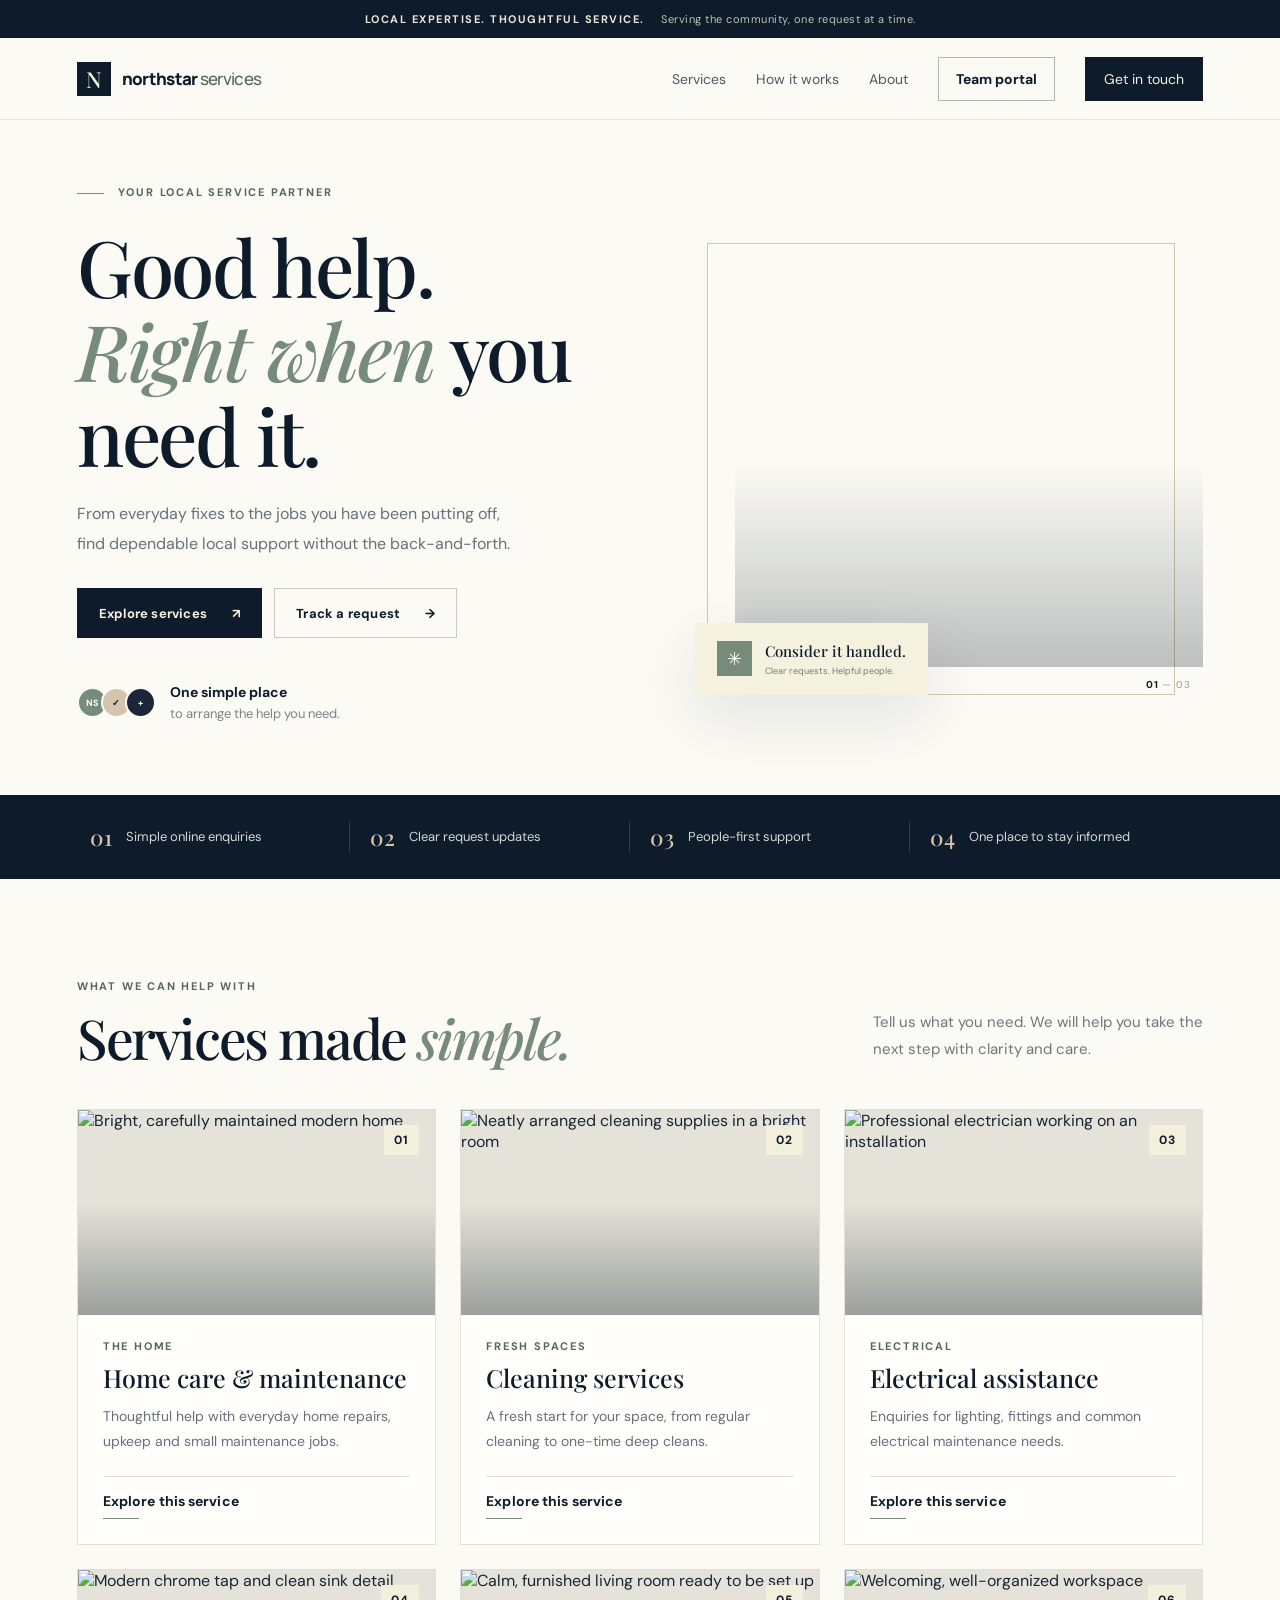
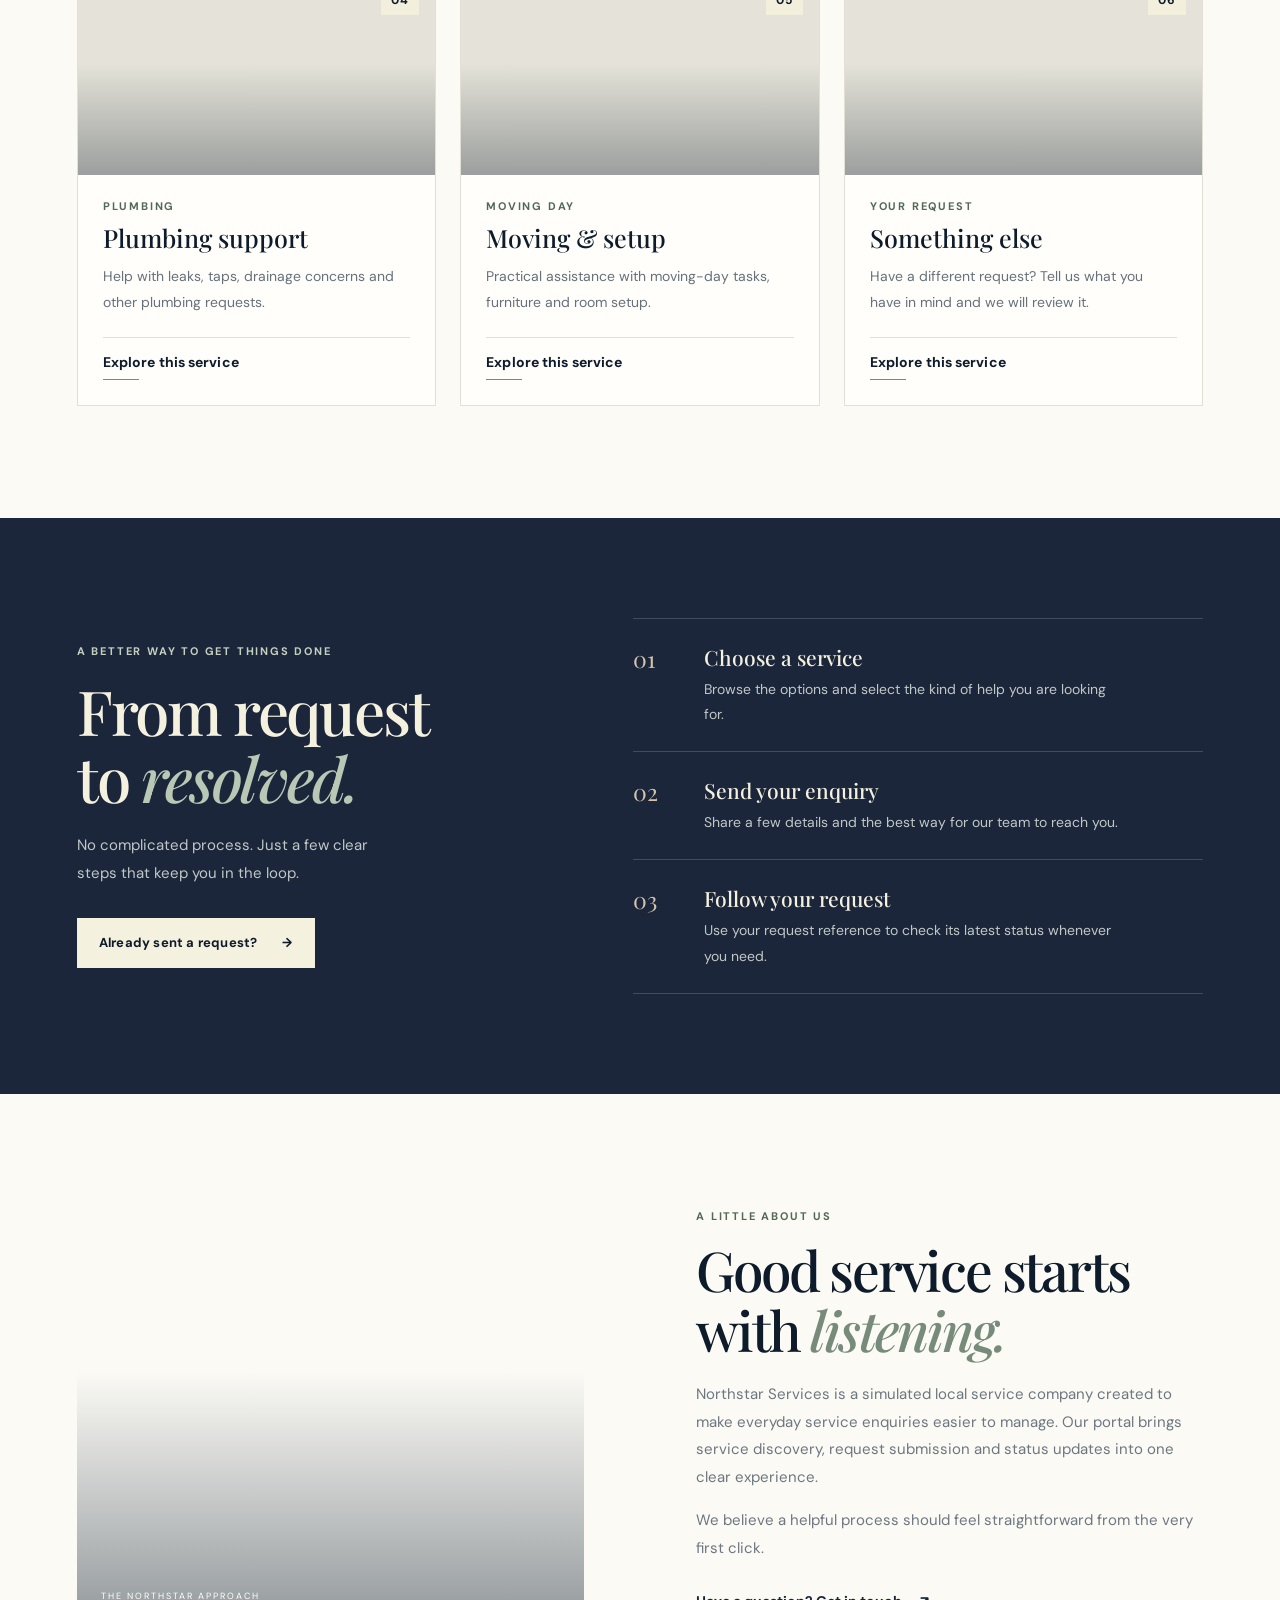
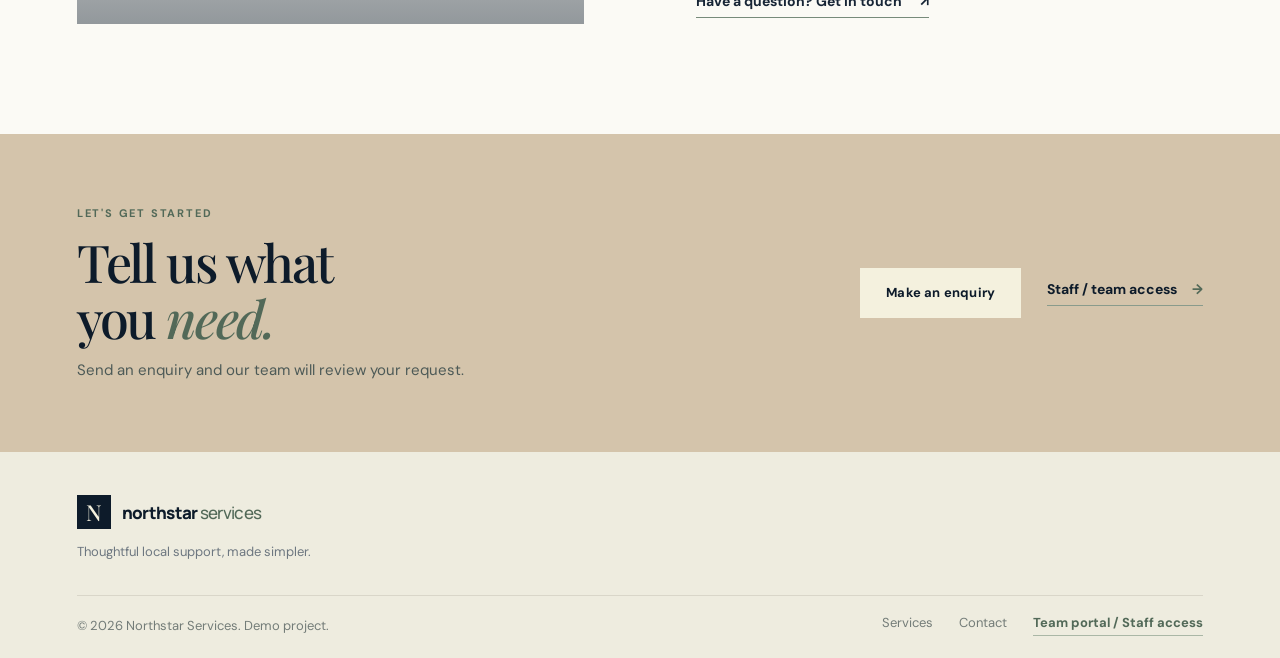
==== commit 11c4b3fe: "Finalize project documentation" ====
--- a/index.html
+++ b/index.html
@@ -3,169 +3,108 @@
 <head>
   <meta charset="UTF-8">
   <meta name="viewport" content="width=device-width, initial-scale=1.0">
-  <meta name="description" content="Discover dependable local services and get in touch with the Northstar team.">
-  <title>Northstar Services | Local Service Portal</title>
+  <meta name="description" content="Discover trusted local services, send an enquiry and track your service request with Northstar Services.">
+  <meta name="theme-color" content="#0D1B2A">
+  <title>Northstar Services — Help, handled.</title>
   <link rel="preconnect" href="https://fonts.googleapis.com">
   <link rel="preconnect" href="https://fonts.gstatic.com" crossorigin>
-  <link href="https://fonts.googleapis.com/css2?family=DM+Sans:wght@400;500;600;700&family=Playfair+Display:wght@500;600;700&display=swap" rel="stylesheet">
+  <link href="https://fonts.googleapis.com/css2?family=DM+Sans:wght@400;500;600;700&family=Playfair+Display:ital,wght@0,500;0,600;0,700;1,500;1,600&family=Manrope:wght@400;500;600;700;800&display=swap" rel="stylesheet">
   <link rel="stylesheet" href="styles.css">
-  <script src="app.js" defer></script>
 </head>
 <body>
+  <div class="announcement">LOCAL EXPERTISE. THOUGHTFUL SERVICE. <span>Serving the community, one request at a time.</span></div>
   <header class="site-header">
-    <a class="brand" href="#home" aria-label="Northstar Services home">northstar<span>.</span></a>
-    <nav class="main-nav" aria-label="Main navigation">
-      <a href="#home">Home</a>
-      <a href="#services">Our services</a>
-      <a href="#about">About</a>
-      <a href="#contact">Contact</a>
-      <a href="#track-request">Track request</a>
-      <a class="team-link" href="admin.html">Team portal <span aria-hidden="true">↗</span></a>
+    <a class="brand" href="#home" aria-label="Northstar Services home"><span class="brand-mark">N</span><span>northstar<span class="brand-light"> services</span></span></a>
+    <button class="menu-toggle" id="menuToggle" aria-label="Open navigation" aria-expanded="false">☰</button>
+    <nav class="main-nav" id="mainNav" aria-label="Main navigation">
+      <a href="#services">Services</a><a href="#how-it-works">How it works</a><a href="#about">About</a>
+      <a href="admin.html" class="team-nav">Team portal</a>
+      <a href="#contact" class="nav-cta">Get in touch</a>
     </nav>
   </header>
 
   <main>
-    <section class="hero" id="home">
-      <div class="hero-content">
-        <p class="eyebrow light-eyebrow">LOCAL SUPPORT, MADE SIMPLE</p>
-        <h1>Good service begins with <em>a conversation.</em></h1>
-        <p class="hero-copy">From everyday fixes to thoughtful improvements, find the right local support and let our team take it from here.</p>
-        <div class="hero-actions">
-          <a class="button button-primary" href="#services">Explore our services <span aria-hidden="true">↗</span></a>
-          <a class="text-link light-link" href="#contact">Talk to our team</a>
-        </div>
-        <div class="hero-note"><span class="note-line"></span><span>Thoughtful help. Clear communication. Local care.</span></div>
+    <section class="hero section-wrap" id="home">
+      <div class="hero-copy">
+        <div class="eyebrow"><span class="eyebrow-line"></span> YOUR LOCAL SERVICE PARTNER</div>
+        <h1>Good help.<br><em>Right when</em> you need it.</h1>
+        <p class="hero-text">From everyday fixes to the jobs you have been putting off, find dependable local support without the back-and-forth.</p>
+        <div class="hero-actions"><a class="btn btn-dark" href="#services">Explore services <span>↗</span></a><button class="btn btn-outline" data-open-track>Track a request <span>→</span></button></div>
+        <div class="hero-proof"><div class="avatar-stack"><span>NS</span><span>✓</span><span>+</span></div><p><strong>One simple place</strong><br>to arrange the help you need.</p></div>
       </div>
-      <div class="hero-visual" role="img" aria-label="Warm, thoughtfully designed modern home interior">
-        <div class="image-caption"><span>01 / NORTHSTAR APPROACH</span><span>Care in every detail</span></div>
+      <div class="hero-art">
+        <div class="hero-image" role="img" aria-label="Bright, welcoming modern home interior"></div>
+        <div class="image-note"><span class="note-icon">✳</span><div><strong>Consider it handled.</strong><small>Clear requests. Helpful people.</small></div></div>
+        <div class="hero-index">01 <span>— 03</span></div>
       </div>
-      <div class="hero-index" aria-hidden="true">N° 01</div>
     </section>
 
-    <section class="intro-strip" aria-label="Our service promise">
-      <p>HERE WHEN YOU NEED A HAND</p>
-      <p class="intro-message">A more considered way to get things sorted.</p>
-      <a href="#about" aria-label="Learn about Northstar">Discover Northstar <span aria-hidden="true">↗</span></a>
+    <section class="trust-strip"><div><strong>01</strong><span>Simple online enquiries</span></div><div><strong>02</strong><span>Clear request updates</span></div><div><strong>03</strong><span>People-first support</span></div><div><strong>04</strong><span>One place to stay informed</span></div></section>
+
+    <section class="section-wrap services-section" id="services">
+      <div class="section-heading"><div><div class="eyebrow">WHAT WE CAN HELP WITH</div><h2>Services made <em>simple.</em></h2></div><p>Tell us what you need. We will help you take the next step with clarity and care.</p></div>
+      <div class="service-grid" id="serviceGrid"></div>
     </section>
 
-    <section class="section services-section" id="services">
-      <div class="section-heading">
-        <div>
-          <p class="eyebrow">THE NORTHSTAR COLLECTION</p>
-          <h2>Practical help.<br><em>Handled with care.</em></h2>
+    <section class="process-section" id="how-it-works">
+      <div class="section-wrap process-inner">
+        <div><div class="eyebrow eyebrow-light">A BETTER WAY TO GET THINGS DONE</div><h2>From request<br>to <em>resolved.</em></h2><p class="process-intro">No complicated process. Just a few clear steps that keep you in the loop.</p><button class="btn btn-light" data-open-track>Already sent a request? <span>→</span></button></div>
+        <div class="steps">
+          <article class="step"><span>01</span><div><h3>Choose a service</h3><p>Browse the options and select the kind of help you are looking for.</p></div></article>
+          <article class="step"><span>02</span><div><h3>Send your enquiry</h3><p>Share a few details and the best way for our team to reach you.</p></div></article>
+          <article class="step"><span>03</span><div><h3>Follow your request</h3><p>Use your request reference to check its latest status whenever you need.</p></div></article>
         </div>
-        <p class="section-lead">Explore a few of the ways our team can make your day a little easier. Choose a service to tell us what you need.</p>
       </div>
-
-      <div class="service-grid">
-        <article class="service-card service-card-large">
-          <a class="service-image image-home" href="#contact" aria-label="Enquire about home care"></a>
-          <div class="service-meta"><span>01 — HOME</span><span>EVERYDAY ESSENTIALS</span></div>
-          <h3>Home care &amp; upkeep</h3>
-          <p>Thoughtful support for the spaces you live in, from routine care to those small jobs that make a big difference.</p>
-          <a class="service-link" href="#contact" data-service="Home care & upkeep">Enquire about this service <span aria-hidden="true">↗</span></a>
-        </article>
-        <article class="service-card">
-          <a class="service-image image-repairs" href="#contact" aria-label="Enquire about repairs and maintenance"></a>
-          <div class="service-meta"><span>02 — REPAIRS</span><span>FIX &amp; MAINTAIN</span></div>
-          <h3>Repairs &amp; maintenance</h3>
-          <p>Reliable help with the practical details that keep your home or workplace running smoothly.</p>
-          <a class="service-link" href="#contact" data-service="Repairs & maintenance">Enquire about this service <span aria-hidden="true">↗</span></a>
-        </article>
-        <article class="service-card">
-          <a class="service-image image-cleaning" href="#contact" aria-label="Enquire about cleaning services"></a>
-          <div class="service-meta"><span>03 — CLEAN</span><span>FRESH STARTS</span></div>
-          <h3>Cleaning &amp; refresh</h3>
-          <p>Give your space a fresh start with practical cleaning and detail-focused upkeep.</p>
-          <a class="service-link" href="#contact" data-service="Cleaning & refresh">Enquire about this service <span aria-hidden="true">↗</span></a>
-        </article>
-        <article class="service-card">
-          <a class="service-image image-business" href="#contact" aria-label="Enquire about business support"></a>
-          <div class="service-meta"><span>04 — BUSINESS</span><span>WORKPLACE SUPPORT</span></div>
-          <h3>Business support</h3>
-          <p>Flexible assistance for local teams who need an extra pair of hands with day-to-day tasks.</p>
-          <a class="service-link" href="#contact" data-service="Business support">Enquire about this service <span aria-hidden="true">↗</span></a>
-        </article>
-      </div>
-      <p class="service-disclaimer">Service categories shown are illustrative for this demonstration portal.</p>
     </section>
 
-    <section class="about-band" id="about">
-      <div class="about-mark" aria-hidden="true">N.</div>
-      <div class="about-content">
-        <p class="eyebrow light-eyebrow">A BETTER WAY TO CONNECT</p>
-        <h2>Clear from the<br>very first hello.</h2>
-        <p>Northstar brings service discovery and customer enquiries into one straightforward place. Tell us what you need, share the details that matter, and our team can follow up with clarity.</p>
-        <a class="text-link light-link" href="#contact">Start a conversation <span aria-hidden="true">↗</span></a>
-      </div>
-      <div class="about-side-note">BUILT AROUND PEOPLE<br>AND THE DETAILS THAT MATTER.</div>
+    <section class="section-wrap about-section" id="about">
+      <div class="about-photo" role="img" aria-label="Warm neutral workspace with thoughtful details"><span>THE NORTHSTAR APPROACH</span></div>
+      <div class="about-copy"><div class="eyebrow">A LITTLE ABOUT US</div><h2>Good service starts with <em>listening.</em></h2><p>Northstar Services is a simulated local service company created to make everyday service enquiries easier to manage. Our portal brings service discovery, request submission and status updates into one clear experience.</p><p>We believe a helpful process should feel straightforward from the very first click.</p><a class="text-link" href="#contact">Have a question? Get in touch <span>↗</span></a></div>
     </section>
 
-    <section class="section contact-section" id="contact">
-      <div class="contact-intro">
-        <p class="eyebrow">LET'S GET STARTED</p>
-        <h2>Tell us what<br><em>you have in mind.</em></h2>
-        <p>Share a few details below. This enquiry form is the first step toward getting the right support.</p>
-        <div class="contact-detail"><span class="detail-label">THE PROCESS</span><span>01. Tell us what you need<br>02. Our team reviews your enquiry<br>03. We follow up with next steps</span></div>
-      </div>
-      <form class="enquiry-form" id="enquiry-form">
-        <div class="form-heading"><span>YOUR ENQUIRY</span><span>ALL FIELDS MARKED * ARE REQUIRED</span></div>
-        <div class="form-row">
-          <label>Full name *
-            <input type="text" name="fullName" placeholder="Your full name" required autocomplete="name">
-          </label>
-          <label>Email address *
-            <input type="email" name="email" placeholder="you@example.com" required autocomplete="email">
-          </label>
-        </div>
-        <div class="form-row">
-          <label>Phone number *
-            <input type="tel" name="phone" placeholder="Your contact number" required autocomplete="tel">
-          </label>
-          <label>Service of interest *
-            <select name="service" id="service-select" required>
-              <option value="">Choose a service</option>
-              <option>Home care &amp; upkeep</option>
-              <option>Repairs &amp; maintenance</option>
-              <option>Cleaning &amp; refresh</option>
-              <option>Business support</option>
-              <option>Not sure yet</option>
-            </select>
-          </label>
-        </div>
-        <label>How can we help? *
-          <textarea name="message" rows="5" placeholder="Tell us a little about what you need..." required></textarea>
-        </label>
-        <div class="form-submit-row">
-          <p>Your details will be used only to respond to this enquiry in this demonstration.</p>
-          <button class="button button-dark" type="submit">Prepare enquiry <span aria-hidden="true">↗</span></button>
-        </div>
-        <p class="form-feedback" id="form-feedback" role="status" aria-live="polite"></p>
-      </form>
-    </section>
-
-    <section class="section tracking-section" id="track-request">
-      <div class="tracking-copy">
-        <p class="eyebrow">REQUEST STATUS</p>
-        <h2>Keep track of<br><em>your enquiry.</em></h2>
-        <p>Enter the reference number shown after submission to review the latest status saved in this browser.</p>
-      </div>
-      <form class="tracking-form" id="tracking-form">
-        <label for="tracking-reference">Enquiry reference</label>
-        <div class="tracking-input-row">
-          <input id="tracking-reference" name="reference" type="text" placeholder="e.g. NS-2026-AB12CD" required autocomplete="off">
-          <button class="button button-dark" type="submit">Check status</button>
-        </div>
-        <p class="tracking-feedback" id="tracking-feedback" role="status" aria-live="polite"></p>
-        <div class="tracking-result" id="tracking-result" hidden></div>
-      </form>
-    </section>
+    <section class="contact-section" id="contact"><div class="section-wrap contact-inner"><div><div class="eyebrow eyebrow-light">LET'S GET STARTED</div><h2>Tell us what<br>you <em>need.</em></h2><p>Send an enquiry and our team will review your request.</p></div><div class="contact-actions"><button class="btn btn-light btn-large" data-open-enquiry>Make an enquiry</button><a class="contact-team-link" href="admin.html">Staff / team access <span>→</span></a></div></div></section>
   </main>
 
-  <footer class="site-footer">
-    <a class="footer-brand" href="#home">northstar<span>.</span></a>
-    <p>© <span id="current-year">2026</span> Northstar Services. Demonstration project.</p>
-    <a href="admin.html">Staff / Team Access ↗</a>
-  </footer>
+  <footer class="site-footer"><a class="brand brand-footer" href="#home"><span class="brand-mark">N</span><span>northstar<span class="brand-light"> services</span></span></a><p>Thoughtful local support, made simpler.</p><div class="footer-bottom"><span>© <span id="year"></span> Northstar Services. Demo project.</span><div><a href="#services">Services</a><a href="#contact">Contact</a><a class="footer-team-link" href="admin.html">Team portal / Staff access</a></div></div></footer>
+
+  <!-- Enquiry modal -->
+  <div class="modal-backdrop" id="enquiryModal" hidden>
+    <section class="modal" role="dialog" aria-modal="true" aria-labelledby="enquiryTitle">
+      <button class="modal-close" data-close-modal aria-label="Close enquiry form">×</button>
+      <div class="eyebrow">WE'RE HERE TO HELP</div><h2 id="enquiryTitle">Make an <em>enquiry.</em></h2><p class="modal-intro">Share the details below. Fields marked * are required.</p>
+      <form id="enquiryForm" novalidate>
+        <div class="form-grid">
+          <label>Full name *<input name="name" autocomplete="name" maxlength="70" required placeholder="Your full name"><small class="field-error"></small></label>
+          <label>Email address *<input name="email" type="email" autocomplete="email" maxlength="100" required placeholder="you@example.com"><small class="field-error"></small></label>
+          <label>Phone number *<input name="phone" type="tel" autocomplete="tel" maxlength="20" required placeholder="+92 300 1234567"><small class="field-error"></small></label>
+          <label>Service required *<select name="service" required><option value="">Choose a service</option></select><small class="field-error"></small></label>
+          <label class="full-field">Your location<input name="location" maxlength="120" placeholder="Area, town or city (optional)"></label>
+          <label class="full-field">Tell us a little more *<textarea name="details" rows="4" maxlength="1000" required placeholder="Describe what you need help with..."></textarea><small class="field-error"></small></label>
+        </div>
+        <div class="form-foot"><p>Your details are used only for this demonstration workflow.</p><button class="btn btn-dark" type="submit">Submit enquiry <span>↗</span></button></div>
+        <div class="form-alert" id="enquiryAlert" role="alert" aria-live="polite"></div>
+      </form>
+      <section class="submission-success" id="submissionSuccess" hidden aria-live="polite">
+        <div class="success-mark">✓</div><p class="eyebrow">YOUR ENQUIRY IS IN OUR HANDS</p><h3>Request <em>received.</em></h3>
+        <p class="success-copy">Thank you for contacting Northstar. Your request has been saved and is waiting for our team to review it.</p>
+        <div class="reference-panel"><span>YOUR REQUEST REFERENCE ID</span><strong id="successReference">NS-XXXXXX</strong><button type="button" id="copyReference" class="copy-reference">Copy reference <span>⧉</span></button></div>
+        <p class="reference-help">Please keep this reference safe. You will need it, along with your email address, to track your request.</p>
+        <div class="success-meta"><span>INITIAL STATUS</span><strong><i></i> Received · Awaiting review</strong></div>
+        <button type="button" class="btn btn-dark success-done" data-close-modal>Done</button>
+      </section>
+    </section>
+  </div>
+
+  <!-- Tracking modal -->
+  <div class="modal-backdrop" id="trackModal" hidden>
+    <section class="modal track-modal" role="dialog" aria-modal="true" aria-labelledby="trackTitle">
+      <button class="modal-close" data-close-modal aria-label="Close tracking form">×</button>
+      <div class="eyebrow">REQUEST LOOKUP</div><h2 id="trackTitle">Your request, <em>in view.</em></h2><p class="modal-intro">Enter your reference number and the email address used when submitting the enquiry.</p>
+      <form id="trackForm" novalidate><label>Request reference *<input name="reference" required placeholder="e.g. NS-ABC123"></label><label>Email address *<input name="email" type="email" required placeholder="you@example.com"></label><button class="btn btn-dark" type="submit">Check status <span>→</span></button><div class="form-alert" id="trackAlert" role="alert" aria-live="polite"></div></form>
+      <div id="trackResult" class="track-result" hidden aria-live="polite"></div>
+    </section>
+  </div>
+  <div class="toast" id="toast" role="status" aria-live="polite"></div>
+  <script src="app.js"></script>
 </body>
-</html>
+</html>
--- a/styles.css
+++ b/styles.css
@@ -1,195 +1,63 @@
-:root {
-  --deep-navy: #0D1B2A;
-  --midnight-blue: #1B263B;
-  --slate-blue: #415A77;
-  --sage-green: #778B7A;
-  --warm-beige: #D4C4AB;
-  --ivory: #F4F1DE;
-  --paper: #FBFAF5;
-  --white: #FFFFFF;
-  --ink-muted: #59636B;
-  --line: rgba(13, 27, 42, .16);
-  --body-font: 'DM Sans', sans-serif;
-  --display-font: 'Playfair Display', Georgia, serif;
-}
-* { box-sizing: border-box; }
-html { scroll-behavior: smooth; scroll-padding-top: 90px; }
-body { margin: 0; background: var(--paper); color: var(--deep-navy); font-family: var(--body-font); font-size: 16px; line-height: 1.7; }
-a { color: inherit; text-decoration: none; }
-button, input, select, textarea { font: inherit; }
-.site-header { min-height: 82px; padding: 16px 7%; display: flex; align-items: center; justify-content: space-between; gap: 28px; background: var(--paper); border-bottom: 1px solid var(--line); position: relative; z-index: 5; }
-.brand, .footer-brand { font-family: var(--display-font); font-size: 1.9rem; font-weight: 700; letter-spacing: -.06em; }
-.brand span, .footer-brand span { color: var(--sage-green); }
-.main-nav { display: flex; align-items: center; flex-wrap: wrap; gap: clamp(14px, 2.4vw, 32px); }
-.main-nav a { font-size: .96rem; font-weight: 600; transition: color .2s ease; }
-.main-nav a:hover { color: var(--sage-green); }
-.main-nav .team-link { padding: 9px 15px; border: 1px solid var(--slate-blue); border-radius: 2px; }
-.team-link span { margin-left: 5px; color: var(--sage-green); }
-.hero { min-height: 620px; display: grid; grid-template-columns: 1.05fr .95fr; position: relative; background: var(--deep-navy); color: var(--ivory); overflow: hidden; }
-.hero-content { padding: 100px 6vw 72px 7vw; display: flex; flex-direction: column; align-items: flex-start; justify-content: center; position: relative; z-index: 1; }
-.eyebrow { margin: 0 0 16px; color: var(--sage-green); font-size: .8rem; font-weight: 700; letter-spacing: .17em; line-height: 1.5; }
-.light-eyebrow { color: #B5C4B4; }
-.hero h1, .section h2, .about-content h2, .contact-intro h2 { margin: 0; font-family: var(--display-font); font-weight: 500; letter-spacing: -.035em; line-height: 1.1; }
-.hero h1 { max-width: 650px; font-size: clamp(3.2rem, 5.5vw, 5.5rem); }
-.hero h1 em, .section h2 em, .contact-intro h2 em { color: var(--warm-beige); font-weight: 500; }
-.hero-copy { max-width: 510px; margin: 24px 0 30px; color: rgba(244,241,222,.82); font-size: 1.08rem; line-height: 1.8; }
-.hero-actions { display: flex; align-items: center; flex-wrap: wrap; gap: 25px; }
-.button { min-height: 50px; padding: 12px 22px; border: 0; border-radius: 2px; display: inline-flex; align-items: center; justify-content: center; gap: 18px; font-weight: 700; cursor: pointer; transition: transform .2s ease, background .2s ease; }
-.button:hover { transform: translateY(-2px); }
-.button-primary { background: var(--warm-beige); color: var(--deep-navy); }
-.button-primary:hover { background: var(--ivory); }
-.text-link { font-weight: 700; border-bottom: 1px solid currentColor; padding-bottom: 4px; }
-.light-link { color: var(--ivory); }
-.hero-note { display: flex; align-items: center; gap: 12px; margin-top: 62px; color: rgba(244,241,222,.66); font-size: .82rem; letter-spacing: .035em; }
-.note-line { width: 35px; height: 1px; background: var(--sage-green); }
-.hero-visual { min-height: 620px; position: relative; background: #7c786a url('https://images.unsplash.com/photo-1600210492486-724fe5c67fb0?auto=format&fit=crop&w=1400&q=85') center/cover no-repeat; }
-.hero-visual::after { content: ""; position: absolute; inset: 0; background: linear-gradient(90deg, rgba(13,27,42,.18), transparent 35%), linear-gradient(0deg, rgba(13,27,42,.38), transparent 45%); }
-.image-caption { position: absolute; z-index: 1; left: 34px; right: 34px; bottom: 28px; display: flex; justify-content: space-between; gap: 12px; color: white; font-size: .75rem; font-weight: 700; letter-spacing: .1em; }
-.hero-index { position: absolute; bottom: 24px; left: 7%; color: rgba(244,241,222,.32); font-family: var(--display-font); font-size: 1.2rem; }
-.intro-strip { min-height: 112px; padding: 24px 7%; display: grid; grid-template-columns: 1fr 1.6fr 1fr; align-items: center; gap: 20px; border-bottom: 1px solid var(--line); }
-.intro-strip p { margin: 0; }
-.intro-strip > p:first-child { color: var(--slate-blue); font-size: .75rem; font-weight: 700; letter-spacing: .13em; }
-.intro-message { font-family: var(--display-font); font-size: clamp(1.25rem, 2vw, 1.7rem); }
-.intro-strip a { justify-self: end; font-size: .9rem; font-weight: 700; }
-.intro-strip a span { color: var(--sage-green); margin-left: 5px; }
-.section { padding: 105px 7%; }
-.services-section { background: var(--paper); }
-.section-heading { display: flex; align-items: end; justify-content: space-between; gap: 45px; margin-bottom: 48px; }
-.section h2, .contact-intro h2 { font-size: clamp(2.7rem, 4.5vw, 4.5rem); }
-.section h2 em, .contact-intro h2 em { color: var(--slate-blue); }
-.section-lead { max-width: 390px; margin: 0 0 6px; color: var(--ink-muted); font-size: 1.03rem; }
-.service-grid { display: grid; grid-template-columns: repeat(2, minmax(0, 1fr)); column-gap: 34px; row-gap: 58px; }
-.service-card { min-width: 0; }
-.service-image { display: block; width: 100%; aspect-ratio: 1.62 / 1; margin-bottom: 20px; background-color: #d8d1c3; background-position: center; background-size: cover; overflow: hidden; transition: filter .25s ease; }
-.service-image:hover { filter: saturate(1.08); }
-.image-home { background-image: url('https://images.unsplash.com/photo-1600210492486-724fe5c67fb0?auto=format&fit=crop&w=1100&q=85'); }
-.image-repairs { background-image: url('https://images.unsplash.com/photo-1621905251918-48416bd8575a?auto=format&fit=crop&w=1100&q=85'); }
-.image-cleaning { background-image: url('https://images.unsplash.com/photo-1581578731548-c64695cc6952?auto=format&fit=crop&w=1100&q=85'); }
-.image-business { background-image: url('https://images.unsplash.com/photo-1497366754035-f200968a6e72?auto=format&fit=crop&w=1100&q=85'); }
-.service-meta { display: flex; justify-content: space-between; gap: 12px; color: var(--sage-green); font-size: .73rem; font-weight: 700; letter-spacing: .11em; }
-.service-card h3 { margin: 9px 0 8px; font-family: var(--display-font); font-size: clamp(1.65rem, 2.6vw, 2.15rem); font-weight: 600; line-height: 1.2; }
-.service-card p { max-width: 550px; margin: 0 0 17px; color: var(--ink-muted); font-size: .98rem; }
-.service-link { display: inline-flex; align-items: center; gap: 12px; padding-bottom: 4px; border-bottom: 1px solid var(--warm-beige); font-size: .91rem; font-weight: 700; }
-.service-link span { color: var(--sage-green); transition: transform .2s ease; }
-.service-link:hover span { transform: translate(3px, -3px); }
-.service-disclaimer { margin: 42px 0 0; color: #727a7b; font-size: .82rem; }
-.about-band { padding: 90px 7%; display: grid; grid-template-columns: .7fr 1.5fr .8fr; align-items: center; gap: 35px; background: var(--midnight-blue); color: var(--ivory); }
-.about-mark { color: rgba(212,196,171,.22); font-family: var(--display-font); font-size: clamp(7rem, 15vw, 13rem); line-height: .8; }
-.about-content { max-width: 620px; }
-.about-content h2 { font-size: clamp(2.8rem, 4.6vw, 4.6rem); }
-.about-content > p:not(.eyebrow) { max-width: 540px; margin: 22px 0 25px; color: rgba(244,241,222,.78); font-size: 1.02rem; }
-.about-side-note { justify-self: end; align-self: end; color: #B5C4B4; font-size: .73rem; font-weight: 700; letter-spacing: .14em; line-height: 1.8; }
-.contact-section { display: grid; grid-template-columns: .85fr 1.15fr; gap: clamp(45px, 8vw, 120px); background: #EAE7D9; }
-.contact-intro > p:not(.eyebrow) { max-width: 390px; margin: 22px 0; color: var(--ink-muted); font-size: 1.02rem; }
-.contact-detail { display: flex; flex-direction: column; gap: 9px; margin-top: 42px; font-size: .94rem; line-height: 2; }
-.detail-label { color: var(--sage-green); font-size: .74rem; font-weight: 700; letter-spacing: .14em; }
-.enquiry-form { padding: 34px; background: var(--paper); border: 1px solid rgba(13,27,42,.1); }
-.form-heading { display: flex; justify-content: space-between; gap: 12px; padding-bottom: 20px; margin-bottom: 24px; border-bottom: 1px solid var(--line); font-size: .75rem; font-weight: 700; letter-spacing: .1em; }
-.form-heading span:last-child { color: var(--ink-muted); font-size: .67rem; text-align: right; }
-.form-row { display: grid; grid-template-columns: 1fr 1fr; gap: 18px; }
-.enquiry-form label { display: block; margin-bottom: 19px; font-size: .9rem; font-weight: 700; }
-.enquiry-form input, .enquiry-form select, .enquiry-form textarea { width: 100%; margin-top: 8px; padding: 13px 14px; border: 1px solid #c9c9bd; border-radius: 2px; outline: none; background: white; color: var(--deep-navy); font-size: .94rem; font-weight: 400; }
-.enquiry-form input:focus, .enquiry-form select:focus, .enquiry-form textarea:focus { border-color: var(--slate-blue); box-shadow: 0 0 0 3px rgba(65,90,119,.12); }
-.enquiry-form textarea { resize: vertical; min-height: 125px; }
-.form-submit-row { display: flex; align-items: center; justify-content: space-between; gap: 20px; }
-.form-submit-row p { max-width: 290px; margin: 0; color: var(--ink-muted); font-size: .78rem; line-height: 1.6; }
-.button-dark { background: var(--deep-navy); color: var(--ivory); white-space: nowrap; }
-.button-dark:hover { background: var(--slate-blue); }
-.form-feedback { min-height: 1.5em; margin: 14px 0 0; color: var(--slate-blue); font-size: .86rem; }
-.site-footer { padding: 26px 7%; display: flex; justify-content: space-between; align-items: center; flex-wrap: wrap; gap: 15px; background: var(--deep-navy); color: var(--ivory); }
-.footer-brand { font-size: 1.55rem; }
-.site-footer p { margin: 0; color: rgba(244,241,222,.68); font-size: .84rem; }
-.site-footer > a:last-child { color: var(--warm-beige); font-size: .9rem; font-weight: 700; }
-@media (max-width: 900px) {
-  .hero { grid-template-columns: 1fr .8fr; }
-  .hero-content { padding-left: 6%; }
-  .intro-strip { grid-template-columns: 1fr 1.4fr; }
-  .intro-strip a { grid-column: 2; justify-self: start; }
-  .about-band { grid-template-columns: .5fr 1.5fr; }
-  .about-side-note { grid-column: 2; justify-self: start; }
-  .contact-section { gap: 40px; }
-}
-@media (max-width: 700px) {
-  .site-header { align-items: flex-start; flex-direction: column; padding: 15px 6%; }
-  .main-nav { width: 100%; gap: 10px 18px; }
-  .main-nav a { font-size: .88rem; }
-  .hero { grid-template-columns: 1fr; }
-  .hero-content { min-height: 500px; padding: 75px 7% 60px; }
-  .hero-visual { min-height: 300px; }
-  .hero-index { display: none; }
-  .intro-strip { grid-template-columns: 1fr; gap: 8px; padding: 25px 7%; }
-  .intro-strip a { grid-column: 1; }
-  .section { padding: 72px 7%; }
-  .section-heading { align-items: flex-start; flex-direction: column; gap: 18px; }
-  .service-grid { column-gap: 20px; row-gap: 42px; }
-  .about-band { grid-template-columns: 1fr; padding: 70px 7%; }
-  .about-mark { font-size: 6rem; }
-  .about-side-note { grid-column: 1; }
-  .contact-section { grid-template-columns: 1fr; }
-}
-@media (max-width: 480px) {
-  .main-nav { gap: 8px 14px; }
-  .main-nav .team-link { padding: 6px 9px; }
-  .hero h1 { font-size: 3rem; }
-  .hero-content { min-height: 470px; }
-  .hero-actions { align-items: flex-start; flex-direction: column; gap: 18px; }
-  .hero-note { margin-top: 40px; font-size: .75rem; }
-  .service-grid { grid-template-columns: 1fr; }
-  .service-image { aspect-ratio: 1.5 / 1; }
-  .form-row { grid-template-columns: 1fr; gap: 0; }
-  .enquiry-form { padding: 22px 18px; }
-  .form-heading { flex-direction: column; }
-  .form-heading span:last-child { text-align: left; }
-  .form-submit-row { align-items: flex-start; flex-direction: column; }
-  .site-footer { align-items: flex-start; flex-direction: column; }
-}
+:root{--navy:#0D1B2A;--midnight:#1B263B;--slate:#415A77;--sage:#778B7A;--sage-dark:#526958;--beige:#D4C4AB;--cream:#F4F1DE;--paper:#fbfaf5;--white:#fffefb;--ink:#172536;--muted:#6d7780;--line:#e3e0d5;--serif:'Playfair Display',Georgia,serif;--sans:'DM Sans',sans-serif;--display:'Manrope',sans-serif;--shadow:0 22px 65px rgba(13,27,42,.10)}
+*{box-sizing:border-box}html{scroll-behavior:smooth;scroll-padding-top:90px}body{margin:0;background:var(--paper);color:var(--ink);font-family:var(--sans);-webkit-font-smoothing:antialiased}button,input,select,textarea{font:inherit}button,a{-webkit-tap-highlight-color:transparent}a{color:inherit;text-decoration:none}button{cursor:pointer}button:focus-visible,a:focus-visible,input:focus-visible,select:focus-visible,textarea:focus-visible{outline:3px solid #778b7a80;outline-offset:3px} [hidden]{display:none!important}.section-wrap{width:min(1160px,88%);margin-inline:auto}
+.announcement{background:var(--navy);color:#e9e7dc;text-align:center;padding:10px 16px;font-size:9px;letter-spacing:1.8px;font-weight:700}.announcement span{color:#b9c6b6;letter-spacing:.5px;margin-left:12px;font-weight:400}.site-header{height:82px;padding:0 6%;display:flex;align-items:center;justify-content:space-between;background:#fbfaf5ed;backdrop-filter:blur(14px);border-bottom:1px solid #e7e4da;position:sticky;top:0;z-index:20}.brand{display:flex;align-items:center;gap:11px;font-family:var(--display);font-size:17px;font-weight:800;letter-spacing:-.7px;color:var(--navy)}.brand-mark{height:34px;width:34px;display:grid;place-items:center;background:var(--navy);color:var(--cream);font-family:var(--serif);font-size:22px;font-weight:500}.brand-light{font-weight:500;color:var(--sage-dark)}.main-nav{display:flex;align-items:center;gap:36px}.main-nav>a{font-size:11px;color:#4d5966;transition:color .2s}.main-nav>a:hover{color:var(--sage-dark)}.main-nav .nav-cta{background:var(--navy);color:var(--cream);padding:13px 18px}.nav-cta span{margin-left:14px}.menu-toggle{display:none;border:0;background:none;font-size:22px;color:var(--navy)}
+.hero{display:grid;grid-template-columns:1fr .92fr;gap:8%;align-items:center;min-height:650px;padding-top:65px;padding-bottom:70px}.eyebrow{font-size:9px;letter-spacing:2.1px;font-weight:700;color:var(--sage-dark)}.eyebrow-line{display:inline-block;width:27px;height:1px;background:var(--sage);vertical-align:middle;margin-right:9px}.hero h1,.section-heading h2,.process-inner h2,.about-copy h2,.contact-inner h2{font-family:var(--serif);font-weight:500;letter-spacing:-2.2px;line-height:1.08}.hero h1{font-size:clamp(54px,6.1vw,82px);color:var(--navy);margin:25px 0 22px}.hero h1 em,.section-heading h2 em,.process-inner h2 em,.about-copy h2 em,.contact-inner h2 em,.modal h2 em,.login-panel h1 em,.admin-title-row h1 em,.submission-success h3 em{font-weight:500;color:var(--sage);font-style:italic}.hero-text{max-width:450px;color:#66717a;font-size:14px;line-height:1.95}.hero-actions{display:flex;gap:12px;flex-wrap:wrap;margin-top:30px}.btn{min-height:48px;display:inline-flex;align-items:center;justify-content:center;gap:25px;padding:0 21px;border:1px solid transparent;font-size:10px;font-weight:700;letter-spacing:.2px;transition:transform .2s,background .2s,border .2s}.btn:hover{transform:translateY(-2px)}.btn-dark{background:var(--navy);color:var(--cream)}.btn-dark:hover{background:var(--slate)}.btn-outline{background:transparent;border-color:#c8c9bf;color:var(--navy)}.btn-outline:hover{border-color:var(--sage);background:#778b7a0c}.btn-light{background:var(--cream);color:var(--navy)}.btn-large{min-height:56px;padding-inline:25px}.hero-proof{display:flex;align-items:center;gap:14px;margin-top:43px}.avatar-stack{display:flex}.avatar-stack span{height:31px;width:31px;border-radius:50%;display:grid;place-items:center;background:var(--beige);border:2px solid var(--paper);margin-left:-7px;color:var(--navy);font-size:9px;font-weight:700}.avatar-stack span:first-child{margin-left:0;background:var(--sage);color:white}.avatar-stack span:last-child{background:var(--midnight);color:white}.hero-proof p{font-size:10px;line-height:1.6;color:#7b858b;margin:0}.hero-proof strong{color:var(--navy);font-size:11px}.hero-art{height:480px;position:relative;padding:0 0 28px 28px}.hero-art:before{content:"";position:absolute;left:0;top:28px;right:28px;bottom:0;border:1px solid var(--beige)}.hero-image{position:absolute;inset:0 0 28px 28px;background:linear-gradient(180deg,#0d1b2a00 55%,#0d1b2a42),url('https://images.unsplash.com/photo-1600607687939-ce8a6c25118c?auto=format&fit=crop&w=1200&q=88') center/cover}.image-note{position:absolute;left:-12px;bottom:0;background:var(--cream);padding:18px 22px;display:flex;align-items:center;gap:13px;box-shadow:var(--shadow)}.note-icon{height:35px;width:35px;display:grid;place-items:center;background:var(--sage);color:white;font-size:18px}.image-note strong,.image-note small{display:block}.image-note strong{font-family:var(--serif);font-size:15px;font-weight:500;color:var(--navy)}.image-note small{font-size:9px;color:#737b78;margin-top:4px}.hero-index{position:absolute;right:12px;bottom:4px;color:var(--navy);font-size:10px;font-weight:700;letter-spacing:1px}.hero-index span{color:#9b9e94;font-weight:400}
+.trust-strip{background:var(--navy);padding:27px 7%;display:grid;grid-template-columns:repeat(4,1fr);gap:20px}.trust-strip div{display:flex;align-items:center;gap:14px;border-right:1px solid #ffffff24}.trust-strip div:last-child{border:0}.trust-strip strong{font-family:var(--serif);font-size:22px;color:var(--beige);font-weight:500}.trust-strip span{font-size:10px;color:#d2d7d2}.services-section{padding-top:105px;padding-bottom:110px}.section-heading{display:flex;justify-content:space-between;align-items:end;gap:30px;margin-bottom:38px}.section-heading h2,.about-copy h2{font-size:clamp(39px,4.3vw,55px);color:var(--navy);margin:15px 0 0}.section-heading>p{max-width:330px;color:var(--muted);font-size:12px;line-height:1.9;margin:0 0 4px}.service-grid{display:grid;grid-template-columns:repeat(3,1fr);gap:17px}.service-card{min-height:240px;padding:26px;background:var(--white);border:1px solid var(--line);display:flex;flex-direction:column;transition:transform .25s,box-shadow .25s,border-color .25s}.service-card:hover{transform:translateY(-5px);box-shadow:var(--shadow);border-color:#c4cbbb}.service-top{display:flex;justify-content:space-between;align-items:center;margin-bottom:24px}.service-icon{width:43px;height:43px;display:grid;place-items:center;background:#e9ede6;color:var(--sage-dark);font-size:21px}.service-number{font-size:10px;color:#a1a69d;letter-spacing:1px}.service-card h3{font-family:var(--serif);font-size:21px;font-weight:500;margin:0 0 9px;color:var(--navy)}.service-card p{font-size:11px;line-height:1.85;color:var(--muted);margin:0 0 20px}.service-card button{border:0;border-top:1px solid var(--line);padding:15px 0 0;background:none;text-align:left;font-size:10px;font-weight:700;cursor:pointer;margin-top:auto;color:var(--sage-dark)}.service-card button span{float:right;font-size:16px}
+.process-section{background:var(--midnight);color:var(--cream);padding:100px 0}.process-inner{display:grid;grid-template-columns:.85fr 1.15fr;gap:12%;align-items:center}.eyebrow-light{color:#c4d0bf}.process-inner h2,.contact-inner h2{font-size:clamp(43px,5vw,62px);margin:20px 0}.process-inner h2 em{color:#b8c8b5}.process-intro{color:#c0c8c6;max-width:310px;font-size:12px;line-height:1.9;margin-bottom:30px}.steps{border-top:1px solid #ffffff2c}.step{display:grid;grid-template-columns:55px 1fr;gap:16px;padding:24px 0;border-bottom:1px solid #ffffff2c}.step>span{font-family:var(--serif);font-size:23px;color:var(--beige)}.step h3{font-family:var(--serif);font-weight:500;font-size:18px;margin:0 0 6px}.step p{font-size:11px;line-height:1.8;color:#c0c8c6;margin:0;max-width:420px}.about-section{display:grid;grid-template-columns:1fr 1fr;gap:10%;align-items:center;padding-top:110px;padding-bottom:110px}.about-photo{height:420px;background:linear-gradient(0deg,#0d1b2a70,#0d1b2a00 60%),url('https://images.unsplash.com/photo-1600210492486-724fe5c67fb0?auto=format&fit=crop&w=1000&q=85') center/cover;position:relative}.about-photo span{position:absolute;bottom:22px;left:24px;color:white;font-size:9px;letter-spacing:2px}.about-copy h2{margin:17px 0 22px}.about-copy p{font-size:12px;color:var(--muted);line-height:2}.text-link{display:inline-block;margin-top:15px;padding-bottom:7px;border-bottom:1px solid var(--sage);font-size:11px;font-weight:700}.text-link span{margin-left:15px}.contact-section{background:var(--beige);padding:72px 0}.contact-inner{display:flex;align-items:center;justify-content:space-between}.contact-inner .eyebrow{color:var(--sage-dark)}.contact-inner h2{margin:14px 0;font-size:52px;color:var(--navy)}.contact-inner h2 em{color:var(--sage-dark)}.contact-inner p{font-size:12px;color:#4d5a57;margin:0}.site-footer{padding:43px 6% 22px;background:#eeecdf}.brand-footer{font-size:17px}.site-footer>p{font-size:10px;color:var(--muted);margin:14px 0 35px}.footer-bottom{border-top:1px solid #d9d6c9;padding-top:18px;display:flex;justify-content:space-between;gap:20px;font-size:10px;color:#737c78}.footer-bottom div{display:flex;gap:22px}
+.modal-backdrop{position:fixed;inset:0;background:#0d1b2ae8;z-index:50;display:grid;place-items:center;padding:20px;overflow-y:auto;backdrop-filter:blur(5px)}.modal-backdrop[hidden]{display:none}.modal{width:min(650px,100%);max-height:calc(100vh - 40px);overflow-y:auto;background:var(--paper);padding:42px;position:relative;box-shadow:0 25px 80px #0005}.modal-close{position:absolute;right:20px;top:16px;border:0;background:none;font-size:27px;cursor:pointer;color:#667066}.modal h2{font-family:var(--serif);font-weight:500;font-size:43px;letter-spacing:-1.5px;color:var(--navy);margin:12px 0}.modal-intro{font-size:11px;color:var(--muted);margin-bottom:25px;line-height:1.7}.form-grid{display:grid;grid-template-columns:1fr 1fr;gap:16px}.modal label,.login-panel label{display:block;font-size:10px;font-weight:700;color:#465463}.modal input,.modal select,.modal textarea,.login-panel input{width:100%;display:block;margin-top:7px;padding:13px;background:var(--white);border:1px solid #d9ddd4;outline:none;color:var(--ink);font-size:11px;border-radius:0}.modal input:focus,.modal select:focus,.modal textarea:focus,.login-panel input:focus{border-color:var(--sage-dark);box-shadow:0 0 0 3px #778b7a24}.modal textarea{resize:vertical}.full-field{grid-column:1/-1}.field-error{display:block;color:#a3473c;font-size:9px;font-weight:500;min-height:13px;margin-top:3px}.form-foot{display:flex;align-items:center;justify-content:space-between;gap:15px;margin-top:22px}.form-foot p{font-size:9px;color:var(--muted);max-width:220px;margin:0}.form-alert{font-size:10px;color:#a3473c;margin-top:12px}.form-alert:empty{display:none}.track-modal{width:min(500px,100%)}.track-modal form label{margin-bottom:15px}.track-modal form .btn{margin-top:7px}.track-result{margin-top:22px;padding:22px;background:#fffefb;border:1px solid var(--line);border-top:3px solid var(--sage)}.track-result-top{display:flex;justify-content:space-between;align-items:center;gap:12px}.track-kicker,.track-reference span,.success-meta span,.team-update>span{font-size:8px;letter-spacing:1.6px;font-weight:700;color:var(--sage-dark)}.track-result h3{font-family:var(--serif);font-size:23px;font-weight:500;color:var(--navy);margin:15px 0}.status-pill{display:inline-block;padding:6px 10px;background:#e8ede5;color:#536a55;font-size:9px;font-weight:700;letter-spacing:.3px}.status-new{background:#e9eee7;color:#526958}.status-in-review{background:#f0eadc;color:#806b43}.status-in-progress{background:#e6edf3;color:#415a77}.status-resolved,.status-closed{background:#e8ede5;color:#526958}.track-reference{background:var(--cream);padding:13px 15px;display:flex;justify-content:space-between;align-items:center;margin:14px 0}.track-reference strong{font-family:var(--display);font-size:13px;letter-spacing:1px;color:var(--navy)}.track-message{font-size:11px;line-height:1.8;color:#596671}.track-details{display:grid;grid-template-columns:1fr 1fr;border-top:1px solid var(--line);margin-top:15px;padding-top:13px}.track-details p{margin:0}.track-details span,.track-details strong{display:block;font-size:9px}.track-details span{color:#89918c;margin-bottom:5px}.track-details strong{color:var(--navy)}.team-update{margin-top:15px;padding:13px;background:#f0f2eb}.team-update p{font-size:10px;line-height:1.7;margin:6px 0 0;color:#53605b}.submission-success{text-align:center;padding:12px 0 0}.success-mark{height:54px;width:54px;display:grid;place-items:center;border-radius:50%;background:#e5ece3;color:var(--sage-dark);font-size:25px;margin:0 auto 17px}.submission-success h3{font-family:var(--serif);font-size:37px;font-weight:500;color:var(--navy);margin:9px 0}.success-copy{max-width:390px;margin:0 auto 22px;font-size:11px;line-height:1.8;color:var(--muted)}.reference-panel{background:var(--navy);padding:20px;color:var(--cream);display:flex;flex-direction:column;align-items:center;gap:9px}.reference-panel>span{font-size:8px;letter-spacing:2px;color:#c2cbbf}.reference-panel strong{font-family:var(--display);font-size:27px;letter-spacing:2px;color:white}.copy-reference{border:1px solid #ffffff55;background:transparent;color:var(--cream);padding:9px 14px;font-size:9px;font-weight:700}.reference-help{font-size:10px;line-height:1.7;color:#707b7a;max-width:380px;margin:16px auto}.success-meta{display:flex;justify-content:space-between;align-items:center;background:#e9ede6;padding:13px 15px;margin:18px 0;text-align:left}.success-meta strong{font-size:10px;color:var(--sage-dark)}.success-meta i{display:inline-block;width:7px;height:7px;border-radius:50%;background:var(--sage);margin-right:6px}.success-done{width:100%}.toast{position:fixed;right:24px;bottom:24px;background:var(--navy);color:white;padding:13px 18px;font-size:11px;box-shadow:0 8px 30px #0002;z-index:100;opacity:0;transform:translateY(12px);transition:.25s;pointer-events:none}.toast.show{opacity:1;transform:translateY(0)}
+/* Team portal */.admin-body{min-height:100vh;background:var(--cream)}.admin-header{position:static}.back-link{font-size:10px;color:var(--sage-dark);font-weight:700}.admin-main{padding-top:70px;padding-bottom:90px}.login-panel{max-width:440px;margin:25px auto;background:var(--paper);padding:42px;border:1px solid var(--line);box-shadow:var(--shadow)}.login-panel h1,.admin-title-row h1{font-family:var(--serif);font-size:48px;font-weight:500;letter-spacing:-1.5px;color:var(--navy);margin:13px 0}.login-panel>p,.admin-title-row p{font-size:11px;color:var(--muted);margin-bottom:25px;line-height:1.7}.login-panel label{margin-bottom:15px}.login-panel .btn{width:100%;margin-top:8px}.demo-note{display:block;color:#8a9188;font-size:9px;margin-top:14px}.admin-title-row{display:flex;justify-content:space-between;align-items:center;margin-bottom:30px}.admin-title-row p{margin:0}.stats-grid{display:grid;grid-template-columns:repeat(4,1fr);gap:14px;margin-bottom:27px}.stat-card{background:var(--paper);border:1px solid var(--line);padding:20px}.stat-card span{display:block;font-size:9px;color:var(--muted)}.stat-card strong{display:block;font-family:var(--serif);font-size:34px;font-weight:500;color:var(--navy);margin-top:7px}.toolbar{display:flex;gap:10px;margin-bottom:15px}.search-box{display:flex;align-items:center;gap:8px;flex:1;background:var(--paper);border:1px solid var(--line);padding:0 13px}.search-box span{font-size:20px;color:#8c968b}.search-box input{border:0;outline:0;background:transparent;width:100%;min-width:0;padding:12px 0;font-size:10px}.toolbar select{border:1px solid var(--line);background:var(--paper);padding:0 12px;font-size:10px;color:var(--ink)}.export-btn{white-space:nowrap}.table-wrap{background:var(--paper);border:1px solid var(--line);overflow-x:auto}table{width:100%;border-collapse:collapse;text-align:left;min-width:760px}th{font-size:8px;letter-spacing:1.2px;color:#7d8985;background:#eeecdf;padding:14px 17px}td{font-size:10px;padding:16px 17px;border-top:1px solid #ecece5}td strong{display:block;font-size:10px;color:var(--navy)}td small{display:block;color:#899087;font-size:9px}.table-action{border:0;background:none;color:var(--sage-dark);font-size:9px;font-weight:700;cursor:pointer}.empty-state{text-align:center;padding:35px;color:var(--muted);font-size:11px}.admin-footnote{font-size:9px;color:#92988f;margin-top:15px}.detail-modal{width:min(580px,100%)}.detail-list{display:grid;grid-template-columns:1fr 1fr;gap:14px;margin:20px 0}.detail-item{background:#eeecdf;padding:12px}.detail-item span{display:block;color:#858d82;font-size:8px;text-transform:uppercase;letter-spacing:1px}.detail-item strong{display:block;font-size:10px;margin-top:4px;overflow-wrap:anywhere;color:var(--navy)}.detail-wide{grid-column:1/-1}.detail-modal label{margin:15px 0}.detail-modal .btn{margin-top:10px}.status-select{max-width:100%}
+@media(max-width:850px){.hero{gap:4%;min-height:570px}.hero-art{height:400px}.main-nav{gap:20px}.trust-strip{padding-inline:6%}.trust-strip div{gap:8px}.trust-strip span{font-size:9px}.process-inner{gap:7%}.about-section{gap:7%}}
+@media(max-width:650px){.announcement{font-size:8px;line-height:1.7}.announcement span{display:block;margin:2px 0 0}.site-header{height:70px}.menu-toggle{display:block}.main-nav{display:none;position:absolute;top:70px;left:0;right:0;padding:18px 6%;background:var(--paper);border-bottom:1px solid var(--line);flex-direction:column;align-items:stretch;gap:16px}.main-nav.open{display:flex}.main-nav .nav-cta{display:flex;justify-content:space-between}.hero{grid-template-columns:1fr;padding-top:55px;padding-bottom:55px;gap:40px}.hero h1{font-size:55px}.hero-art{height:340px;margin-left:10px}.trust-strip{grid-template-columns:1fr 1fr;padding:20px 7%;row-gap:16px}.trust-strip div:nth-child(2){border:0}.services-section{padding-top:75px;padding-bottom:78px}.section-heading{display:block}.section-heading>p{margin-top:15px}.service-grid{grid-template-columns:1fr}.service-card{min-height:205px}.process-section{padding:75px 0}.process-inner{grid-template-columns:1fr;gap:45px}.about-section{grid-template-columns:1fr;padding-top:75px;padding-bottom:75px;gap:35px}.about-photo{height:310px}.contact-inner{align-items:flex-start;flex-direction:column;gap:25px}.contact-inner h2{font-size:47px}.footer-bottom{flex-direction:column}.footer-bottom div{flex-wrap:wrap}.modal{padding:34px 22px}.modal h2{font-size:36px}.form-grid{grid-template-columns:1fr}.full-field{grid-column:auto}.form-foot{align-items:flex-start;flex-direction:column}.form-foot p{max-width:none}.admin-main{padding-top:40px}.login-panel{padding:30px 23px}.stats-grid{grid-template-columns:1fr 1fr}.toolbar{flex-wrap:wrap}.search-box{flex-basis:100%;min-height:43px}.toolbar select{min-height:43px;flex:1}.export-btn{min-height:43px}.admin-title-row{align-items:flex-start;gap:15px}.admin-title-row h1{font-size:38px}.admin-title-row .btn{padding-inline:12px;min-height:40px}.detail-list{grid-template-columns:1fr}.detail-wide{grid-column:auto}.success-meta{align-items:flex-start;flex-direction:column;gap:8px}.reference-panel strong{font-size:24px}}
+@media(prefers-reduced-motion:reduce){*,*:before,*:after{scroll-behavior:auto!important;transition:none!important;animation:none!important}}
 
 
-/* Request tracking and internal dashboard */
-.tracking-section { display: grid; grid-template-columns: .85fr 1.15fr; gap: clamp(40px, 8vw, 110px); align-items: start; background: var(--paper); }
-.tracking-copy > p:not(.eyebrow) { max-width: 430px; color: var(--ink-muted); font-size: 1rem; }
-.tracking-copy h2 { font-size: clamp(2.6rem, 4.4vw, 4.2rem); }
-.tracking-copy h2 em { color: var(--slate-blue); }
-.tracking-form, .dashboard-panel, .login-panel { padding: 32px; border: 1px solid rgba(13,27,42,.12); background: #fff; }
-.tracking-form label, .filter-field label, .login-panel label { display: block; margin-bottom: 9px; font-size: .9rem; font-weight: 700; }
-.tracking-input-row { display: flex; gap: 12px; }
-.tracking-input-row input, .filter-field input, .filter-field select, .login-panel input { width: 100%; min-width: 0; padding: 13px 14px; border: 1px solid #c9c9bd; border-radius: 2px; background: #fff; color: var(--deep-navy); font: inherit; }
-.tracking-feedback { min-height: 1.5em; color: #9a4d3d; font-size: .88rem; }
-.tracking-result { margin-top: 18px; padding: 20px; border-left: 3px solid var(--sage-green); background: #f4f5ef; }
-.tracking-result h3 { margin: 0 0 12px; font: 600 1.35rem var(--display-font); }
-.tracking-result p { margin: 7px 0; color: var(--ink-muted); font-size: .9rem; }
-.portal-page { min-height: calc(100vh - 150px); padding: 58px 7% 90px; background: #EAE7D9; }
-.portal-heading { display: flex; align-items: end; justify-content: space-between; gap: 24px; margin-bottom: 32px; }
-.portal-heading h1 { margin: 8px 0 0; font: 600 clamp(2.5rem, 5vw, 4.2rem)/1.08 var(--display-font); }
-.portal-heading p { margin: 0; color: var(--ink-muted); }
-.login-wrap { max-width: 520px; margin: 55px auto; }
-.login-panel h1 { margin: 8px 0 12px; font: 600 2.6rem var(--display-font); }
-.login-panel > p:not(.eyebrow) { color: var(--ink-muted); line-height: 1.7; }
-.login-panel input { margin-bottom: 18px; }
-.login-panel .button { width: 100%; justify-content: center; }
-.login-message { min-height: 1.5em; margin: 12px 0 0; color: #9a4d3d; font-size: .88rem; }
-.demo-note { margin-top: 18px; padding: 14px; background: #f2f0e8; color: #5e675f; font-size: .82rem; line-height: 1.6; }
-.dashboard-stats { display: grid; grid-template-columns: repeat(4, 1fr); gap: 14px; margin-bottom: 22px; }
-.stat-card { padding: 20px; background: var(--deep-navy); color: var(--ivory); }
-.stat-card span { display: block; color: #c4cfc6; font-size: .77rem; letter-spacing: .08em; text-transform: uppercase; }
-.stat-card strong { display: block; margin-top: 8px; font: 600 2rem var(--display-font); }
-.dashboard-toolbar { display: grid; grid-template-columns: minmax(220px, 1.5fr) repeat(2, minmax(150px, .7fr)); gap: 14px; margin-bottom: 20px; }
-.request-list { display: grid; gap: 12px; }
-.request-card { padding: 22px; border: 1px solid rgba(13,27,42,.1); background: #fff; }
-.request-card-top { display: flex; align-items: flex-start; justify-content: space-between; gap: 20px; }
-.request-card h3 { margin: 0 0 5px; font: 600 1.35rem var(--display-font); }
-.request-meta { color: var(--ink-muted); font-size: .83rem; }
-.request-message { margin: 15px 0; color: #46515b; line-height: 1.6; overflow-wrap: anywhere; }
-.request-actions { display: flex; align-items: center; flex-wrap: wrap; gap: 10px; padding-top: 14px; border-top: 1px solid #e8e7df; }
-.request-actions label { font-size: .82rem; font-weight: 700; }
-.request-actions select { padding: 9px 11px; border: 1px solid #c9c9bd; background: #fff; color: var(--deep-navy); font: inherit; }
-.status-pill { display: inline-flex; padding: 6px 10px; background: #edf1eb; color: #415c48; font-size: .76rem; font-weight: 700; }
-.status-pill[data-status="In Review"] { background: #f4efe2; color: #80652e; }
-.status-pill[data-status="In Progress"] { background: #e9eef3; color: #415a77; }
-.status-pill[data-status="Completed"] { background: #e8f1e8; color: #356044; }
-.status-pill[data-status="Closed"] { background: #eeeae7; color: #6d625b; }
-.empty-state { padding: 35px; text-align: center; color: var(--ink-muted); background: #fff; }
-.portal-placeholder { min-height: 65vh; padding: 90px 7%; background: #EAE7D9; }
-.portal-placeholder h1 { font: 600 clamp(2.8rem, 5vw, 4.5rem) var(--display-font); }
-@media (max-width: 760px) { .tracking-section { grid-template-columns: 1fr; } .dashboard-stats { grid-template-columns: repeat(2, 1fr); } .dashboard-toolbar { grid-template-columns: 1fr 1fr; } .dashboard-toolbar .filter-field:first-child { grid-column: 1 / -1; } }
-@media (max-width: 520px) { .tracking-form, .dashboard-panel, .login-panel { padding: 22px 18px; } .tracking-input-row { flex-direction: column; } .portal-page { padding: 42px 6% 65px; } .portal-heading { align-items: flex-start; flex-direction: column; } .dashboard-toolbar { grid-template-columns: 1fr; } .dashboard-toolbar .filter-field:first-child { grid-column: auto; } .request-card-top { flex-direction: column; gap: 10px; } .request-actions { align-items: flex-start; flex-direction: column; } }
+/* Refinement pass 03 — image-led services, clearer team access and readable type */
+body{font-size:16px}
+.announcement{font-size:11px;letter-spacing:1.5px;padding:12px 16px}
+.main-nav>a{font-size:14px}
+.main-nav{gap:30px}
+.main-nav .team-nav{border:1px solid #aeb8ac;padding:12px 17px;color:var(--navy);font-weight:700;transition:background .2s,color .2s}
+.main-nav .team-nav:hover{background:#e9ede6;color:var(--navy)}
+.main-nav .nav-cta{font-size:14px;padding:13px 19px}
+.eyebrow{font-size:11px;letter-spacing:1.8px}
+.hero-text{font-size:16px;line-height:1.85}
+.btn{font-size:13px;min-height:50px}
+.hero-proof p{font-size:13px}.hero-proof strong{font-size:14px}
+.trust-strip span{font-size:13px}
+.section-heading>p{font-size:15px;line-height:1.8}
+.services-section{padding-top:100px;padding-bottom:112px}
+.section-heading{margin-bottom:42px}
+.service-grid{grid-template-columns:repeat(3,minmax(0,1fr));gap:24px}
+.service-card{padding:0;min-height:0;background:var(--white);border:1px solid #e2dfd4;overflow:hidden;display:flex;flex-direction:column;transition:transform .3s,box-shadow .3s,border-color .3s}
+.service-card:hover{transform:translateY(-6px);box-shadow:0 22px 48px rgba(13,27,42,.13);border-color:#bdc7b9}
+.service-photo{height:205px;position:relative;overflow:hidden;background:#e5e3d9}
+.service-photo:after{content:"";position:absolute;inset:45% 0 0;background:linear-gradient(0deg,rgba(13,27,42,.34),transparent)}
+.service-photo img{width:100%;height:100%;object-fit:cover;display:block;transition:transform .6s}
+.service-card:hover .service-photo img{transform:scale(1.045)}
+.service-number{position:absolute;z-index:1;right:16px;top:15px;background:rgba(244,241,222,.94);color:var(--navy);padding:7px 10px;font-size:12px;letter-spacing:1px;font-weight:700}
+.service-card-copy{padding:24px 25px 25px;display:flex;flex-direction:column;flex:1;min-height:220px}
+.service-category{font-size:11px;letter-spacing:1.8px;font-weight:700;color:var(--sage-dark);margin-bottom:10px}
+.service-card h3{font-size:25px;line-height:1.2;margin:0 0 11px}
+.service-card p{font-size:14px;line-height:1.8;color:#66717a;margin:0 0 22px}
+.service-card button{border:0;border-top:1px solid var(--line);padding:15px 0 0;background:none;text-align:left;font-size:14px;font-weight:700;cursor:pointer;margin-top:auto;color:var(--navy);letter-spacing:.1px}
+.service-card button:after{content:"";display:block;width:36px;height:1px;background:var(--sage);margin-top:8px;transition:width .25s}
+.service-card button:hover:after{width:72px}
+.process-intro{font-size:15px;line-height:1.85}
+.step h3{font-size:21px}.step p{font-size:14px;line-height:1.8}
+.about-copy p{font-size:15px;line-height:1.85}.text-link{font-size:14px}
+.contact-inner p{font-size:15px}
+.site-footer>p{font-size:13px}
+.footer-bottom{font-size:13px;align-items:center}.footer-bottom div{gap:26px}
+.footer-team-link{font-weight:700;color:var(--sage-dark);border-bottom:1px solid #aab7a6;padding-bottom:4px}
+.modal label,.login-panel label{font-size:13px}
+.modal input,.modal select,.modal textarea,.login-panel input{font-size:14px;padding:14px}
+.modal-intro{font-size:14px;line-height:1.7}.field-error{font-size:12px}.form-foot p{font-size:12px}.form-alert{font-size:13px}
+.track-result h3{font-size:27px}.track-message{font-size:14px}.track-reference span{font-size:10px}.track-reference strong{font-size:16px}
+.success-copy{font-size:14px}.reference-panel>span{font-size:10px}.reference-help{font-size:13px}.success-meta span,.success-meta strong{font-size:12px}
+.login-panel>p,.admin-title-row p{font-size:14px}.back-link{font-size:13px}.demo-note{font-size:12px}
+.stat-card span{font-size:12px}.toolbar select,.search-box input{font-size:13px}th{font-size:11px}td{font-size:13px}td strong{font-size:13px}td small{font-size:11px}.table-action{font-size:12px}.empty-state{font-size:14px}.admin-footnote{font-size:12px}.detail-item span{font-size:10px}.detail-item strong{font-size:13px}
+@media(max-width:850px){.service-grid{grid-template-columns:repeat(2,minmax(0,1fr))}.main-nav{gap:16px}.main-nav>a{font-size:13px}}
+@media(max-width:650px){.main-nav>a{font-size:15px}.main-nav .team-nav{text-align:center}.service-grid{grid-template-columns:1fr;gap:20px}.service-photo{height:220px}.service-card-copy{min-height:0}.service-card h3{font-size:24px}.service-card p{font-size:15px}.trust-strip span{font-size:12px}.footer-bottom{font-size:12px}.footer-bottom div{gap:17px}.footer-team-link{display:inline-block}}
+
+.contact-actions{display:flex;align-items:center;gap:26px;flex-wrap:wrap}.contact-team-link{font-size:14px;font-weight:700;color:var(--navy);border-bottom:1px solid #899b8c;padding:0 0 7px}.contact-team-link span{margin-left:12px;color:var(--sage-dark)}
+@media(max-width:650px){.contact-actions{align-items:flex-start;flex-direction:column;gap:18px}}
